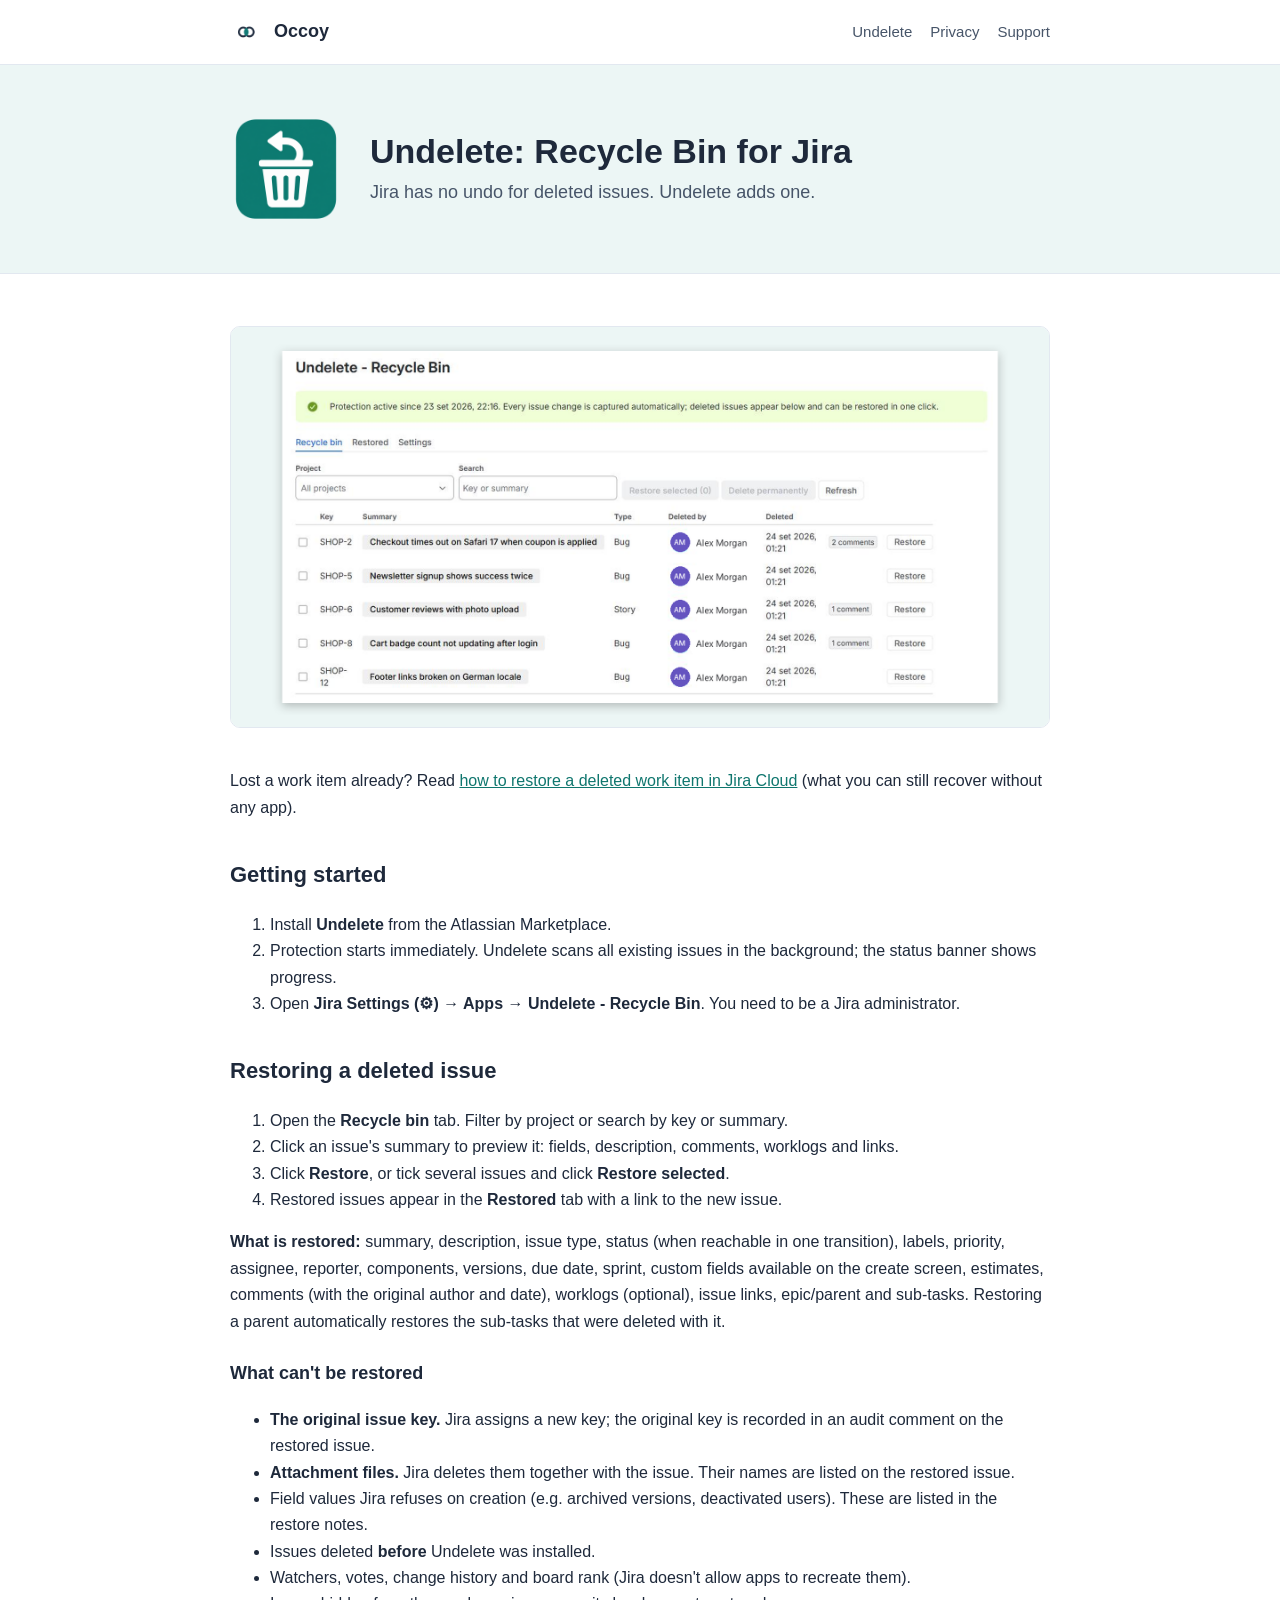
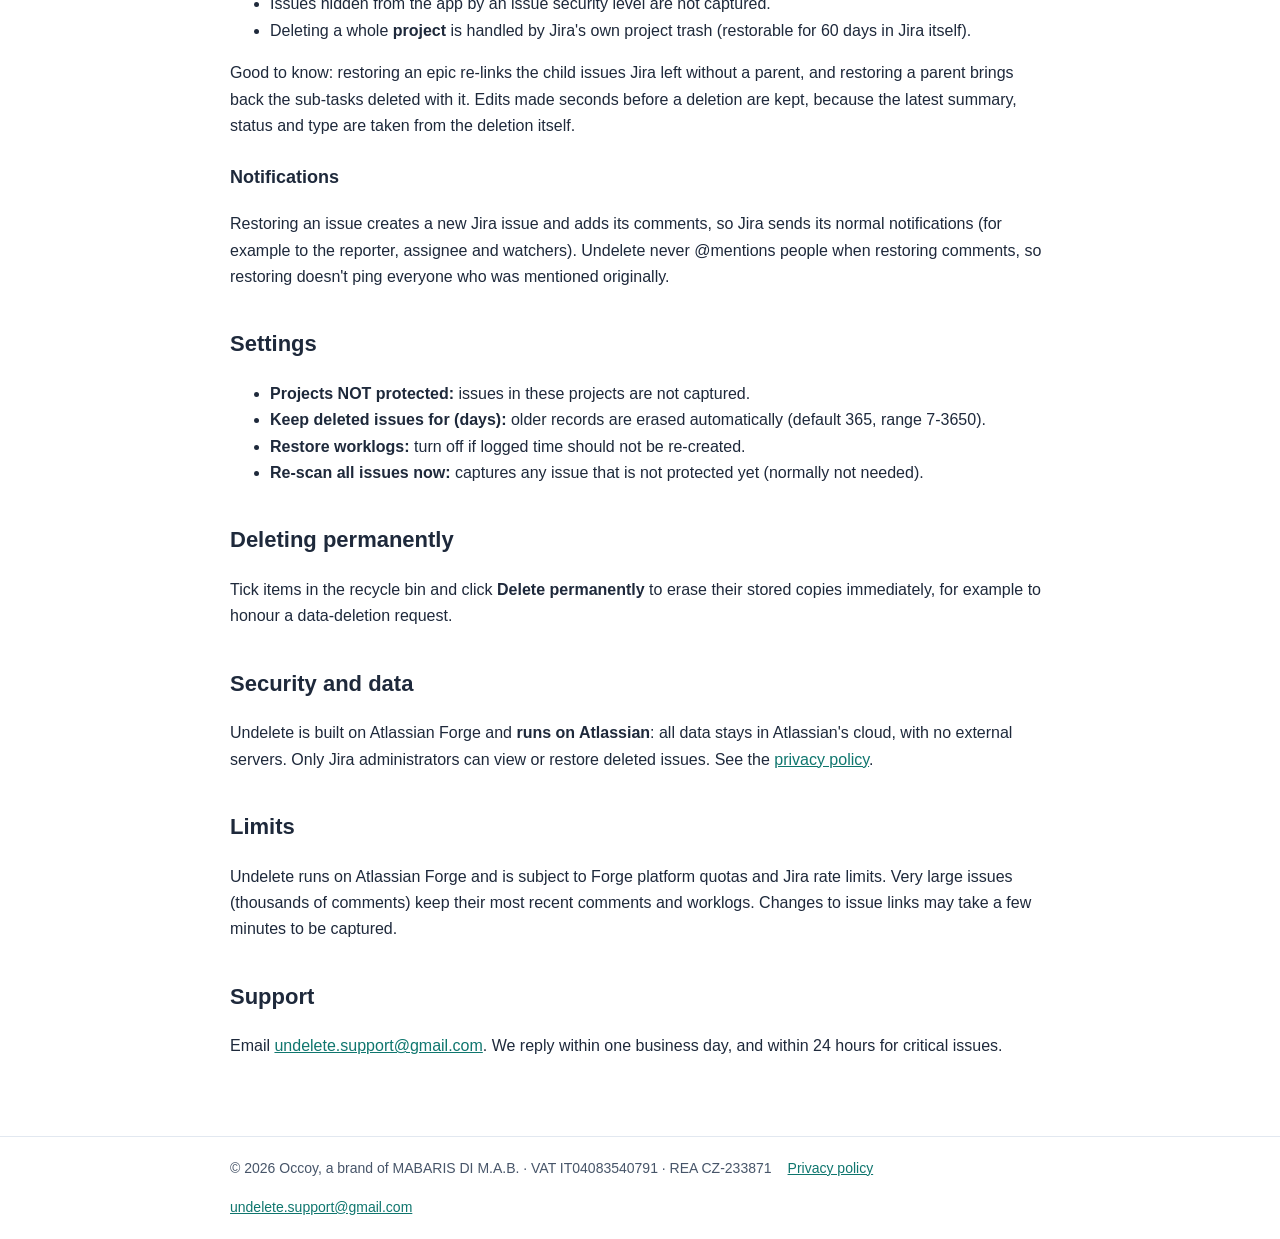
==== undelete/index.html @ 4be9c7b2 "Show the REA number (CZ-233871) next to the VAT number in the footer and privacy policy Co-Authored-" ====
<!doctype html>
<html lang="en"><head><meta charset="utf-8"><meta name="viewport" content="width=device-width,initial-scale=1">
<title>Undelete: Recycle Bin for Jira - Documentation</title><link rel="stylesheet" href="../style.css"><link rel="icon" href="../logo-occoy-512.png"></head>
<body>
<header><div class="wrap bar"><img src="../logo-occoy-512.png" alt=""><b>Occoy</b>
<nav><a href="../undelete/">Undelete</a><a href="../undelete/privacy.html">Privacy</a><a href="mailto:undelete.support@gmail.com">Support</a></nav></div></header>
<section class="hero"><div class="wrap"><img src="../logo-undelete-512.png" alt=""><div><h1>Undelete: Recycle Bin for Jira</h1><p>Jira has no undo for deleted issues. Undelete adds one.</p></div></div></section>
<main><div class="wrap">
<img class="shot" src="screenshot.png" alt="Undelete recycle bin in Jira">
<p>Lost a work item already? Read <a href="restore-deleted-work-item.html">how to restore a deleted work item in Jira Cloud</a> (what you can still recover without any app).</p>
<h2>Getting started</h2>
<ol><li>Install <b>Undelete</b> from the Atlassian Marketplace.</li>
<li>Protection starts immediately. Undelete scans all existing issues in the background; the status banner shows progress.</li>
<li>Open <b>Jira Settings (&#9881;) &rarr; Apps &rarr; Undelete - Recycle Bin</b>. You need to be a Jira administrator.</li></ol>
<h2>Restoring a deleted issue</h2>
<ol><li>Open the <b>Recycle bin</b> tab. Filter by project or search by key or summary.</li>
<li>Click an issue's summary to preview it: fields, description, comments, worklogs and links.</li>
<li>Click <b>Restore</b>, or tick several issues and click <b>Restore selected</b>.</li>
<li>Restored issues appear in the <b>Restored</b> tab with a link to the new issue.</li></ol>
<p><b>What is restored:</b> summary, description, issue type, status (when reachable in one transition), labels, priority, assignee, reporter, components, versions, due date, sprint, custom fields available on the create screen, estimates, comments (with the original author and date), worklogs (optional), issue links, epic/parent and sub-tasks. Restoring a parent automatically restores the sub-tasks that were deleted with it.</p>
<h3>What can't be restored</h3>
<ul><li><b>The original issue key.</b> Jira assigns a new key; the original key is recorded in an audit comment on the restored issue.</li>
<li><b>Attachment files.</b> Jira deletes them together with the issue. Their names are listed on the restored issue.</li>
<li>Field values Jira refuses on creation (e.g. archived versions, deactivated users). These are listed in the restore notes.</li>
<li>Issues deleted <b>before</b> Undelete was installed.</li>
<li>Watchers, votes, change history and board rank (Jira doesn't allow apps to recreate them).</li>
<li>Issues hidden from the app by an issue security level are not captured.</li>
<li>Deleting a whole <b>project</b> is handled by Jira's own project trash (restorable for 60 days in Jira itself).</li></ul>
<p>Good to know: restoring an epic re-links the child issues Jira left without a parent, and restoring a parent brings back the sub-tasks deleted with it. Edits made seconds before a deletion are kept, because the latest summary, status and type are taken from the deletion itself.</p>
<h3>Notifications</h3>
<p>Restoring an issue creates a new Jira issue and adds its comments, so Jira sends its normal notifications (for example to the reporter, assignee and watchers). Undelete never @mentions people when restoring comments, so restoring doesn't ping everyone who was mentioned originally.</p>
<h2>Settings</h2>
<ul><li><b>Projects NOT protected:</b> issues in these projects are not captured.</li>
<li><b>Keep deleted issues for (days):</b> older records are erased automatically (default 365, range 7-3650).</li>
<li><b>Restore worklogs:</b> turn off if logged time should not be re-created.</li>
<li><b>Re-scan all issues now:</b> captures any issue that is not protected yet (normally not needed).</li></ul>
<h2>Deleting permanently</h2>
<p>Tick items in the recycle bin and click <b>Delete permanently</b> to erase their stored copies immediately, for example to honour a data-deletion request.</p>
<h2>Security and data</h2>
<p>Undelete is built on Atlassian Forge and <b>runs on Atlassian</b>: all data stays in Atlassian's cloud, with no external servers. Only Jira administrators can view or restore deleted issues. See the <a href="privacy.html">privacy policy</a>.</p>
<h2>Limits</h2>
<p>Undelete runs on Atlassian Forge and is subject to Forge platform quotas and Jira rate limits. Very large issues (thousands of comments) keep their most recent comments and worklogs. Changes to issue links may take a few minutes to be captured.</p>
<h2>Support</h2>
<p>Email <a href="mailto:undelete.support@gmail.com">undelete.support@gmail.com</a>. We reply within one business day, and within 24 hours for critical issues.</p>
</div></main>
<footer><div class="wrap"><span>&copy; 2026 Occoy, a brand of MABARIS DI M.A.B. &middot; VAT IT04083540791 &middot; REA CZ-233871</span><a href="../undelete/privacy.html">Privacy policy</a><a href="mailto:undelete.support@gmail.com">undelete.support@gmail.com</a></div></footer>
</body></html>
---- style.css ----
:root {
  --ink: #1e293b;
  --muted: #475569;
  --line: #e2e8f0;
  --bg: #ffffff;
  --soft: #ecf6f5;
  --brand: #0f766e;
  --brand-ink: #ffffff;
}
@media (prefers-color-scheme: dark) {
  :root { --ink: #e2e8f0; --muted: #94a3b8; --line: #334155; --bg: #0f172a; --soft: #13232a; --brand: #2dd4bf; --brand-ink: #0f172a; }
}
* { box-sizing: border-box; }
body { margin: 0; font: 16px/1.65 -apple-system, "Segoe UI", Roboto, Helvetica, Arial, sans-serif; color: var(--ink); background: var(--bg); }
a { color: var(--brand); }
header { border-bottom: 1px solid var(--line); }
.wrap { max-width: 860px; margin: 0 auto; padding: 0 20px; }
.bar { display: flex; align-items: center; gap: 12px; height: 64px; }
.bar img { width: 32px; height: 32px; }
.bar b { font-size: 18px; }
.bar nav { margin-left: auto; display: flex; gap: 18px; font-size: 15px; }
.bar nav a { color: var(--muted); text-decoration: none; }
.bar nav a:hover { color: var(--ink); }
.hero { background: var(--soft); padding: 48px 0; border-bottom: 1px solid var(--line); }
.hero .wrap { display: flex; gap: 28px; align-items: center; }
.hero img { width: 112px; height: 112px; flex: none; }
.hero h1 { margin: 0 0 6px; font-size: 34px; line-height: 1.2; }
.hero p { margin: 0; color: var(--muted); font-size: 18px; }
main { padding: 36px 0 60px; }
h2 { margin-top: 36px; font-size: 22px; }
h3 { margin-top: 24px; font-size: 18px; }
.shot { width: 100%; border: 1px solid var(--line); border-radius: 10px; margin: 16px 0; }
.btn { display: inline-block; background: var(--brand); color: var(--brand-ink); padding: 10px 18px; border-radius: 8px; text-decoration: none; font-weight: 600; margin-top: 16px; }
.card { border: 1px solid var(--line); border-radius: 10px; padding: 18px 20px; margin: 16px 0; display: flex; gap: 16px; align-items: center; }
.card img { width: 56px; height: 56px; }
.card p { margin: 2px 0 0; color: var(--muted); }
footer { border-top: 1px solid var(--line); color: var(--muted); font-size: 14px; padding: 20px 0; }
footer .wrap { display: flex; flex-wrap: wrap; gap: 16px; }
@media (max-width: 600px) {
  .hero .wrap { flex-direction: column; align-items: flex-start; }
  .hero img { width: 80px; height: 80px; }
  .hero h1 { font-size: 28px; }
  .bar nav { gap: 12px; }
}

/* Keep the dark logo mark visible on dark backgrounds. */
.bar img { background: #ffffff; border-radius: 50%; padding: 3px; }
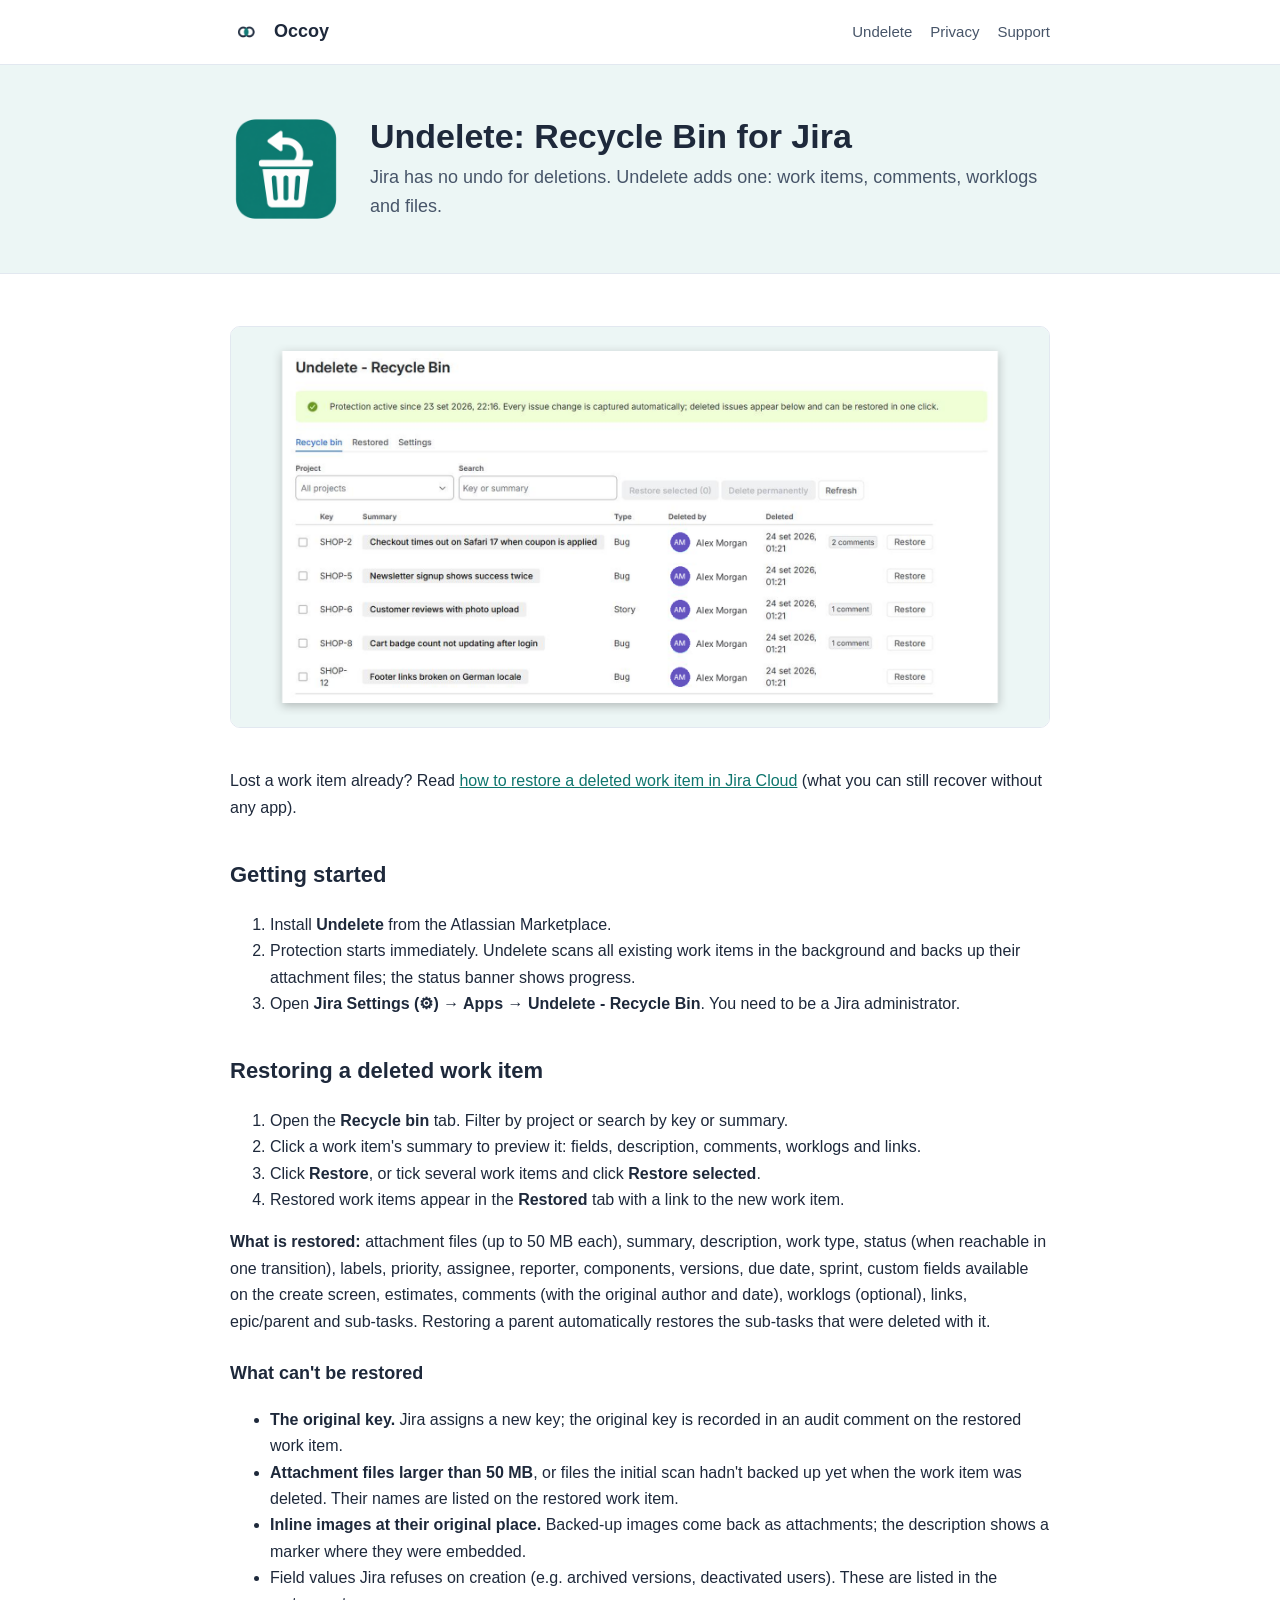
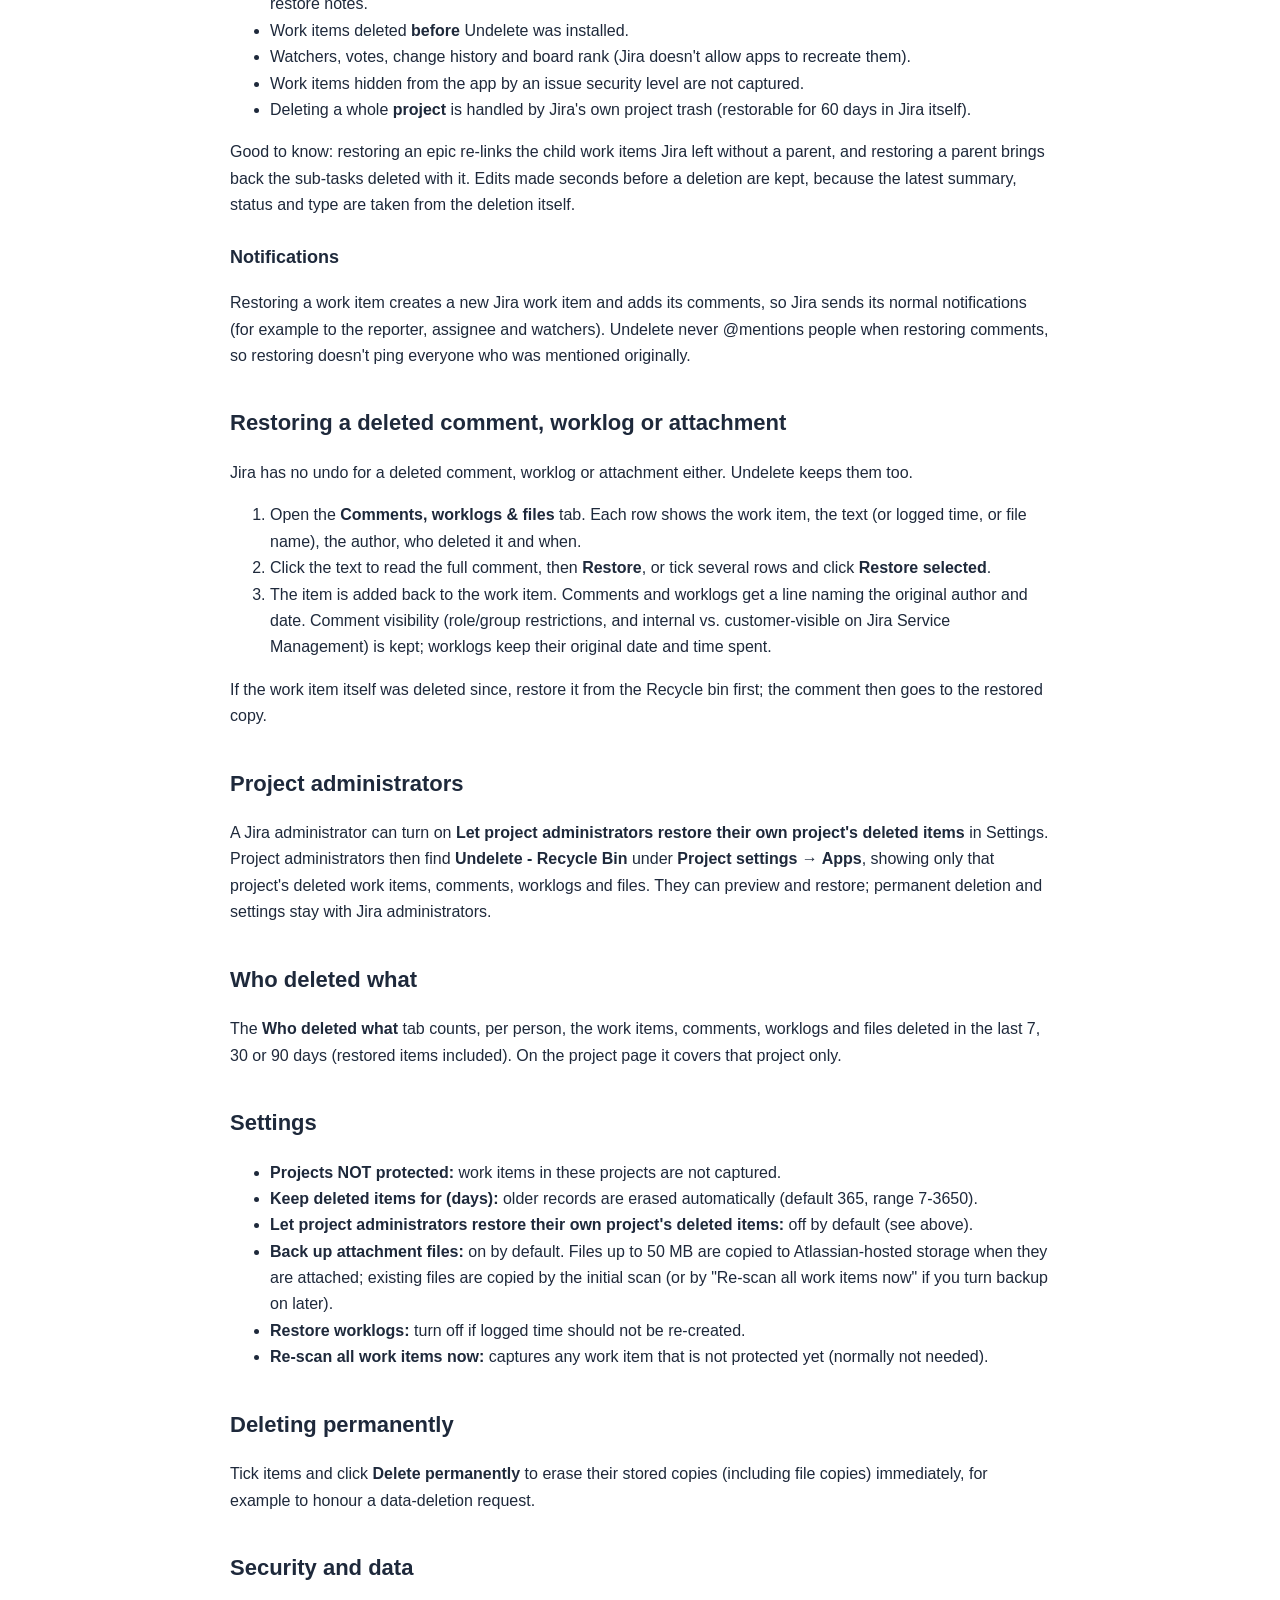
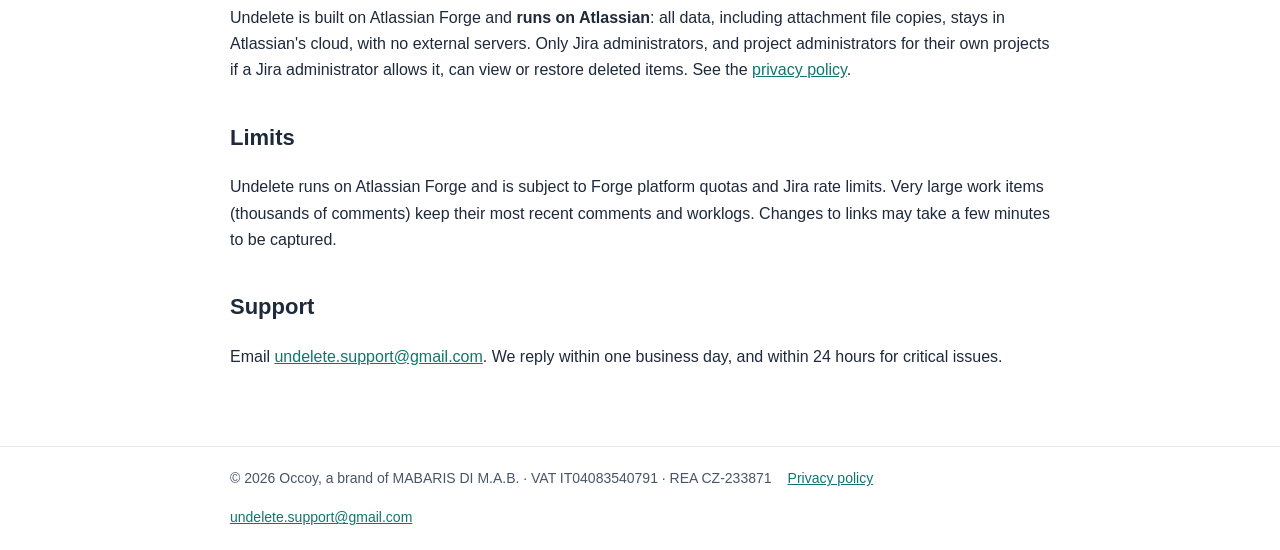
==== commit fbfdb07c: "Docs and privacy policy for the new Undelete release Attachment file backup (Forge Object Store), re" ====
--- a/undelete/index.html
+++ b/undelete/index.html
@@ -4,42 +4,55 @@
 <body>
 <header><div class="wrap bar"><img src="../logo-occoy-512.png" alt=""><b>Occoy</b>
 <nav><a href="../undelete/">Undelete</a><a href="../undelete/privacy.html">Privacy</a><a href="mailto:undelete.support@gmail.com">Support</a></nav></div></header>
-<section class="hero"><div class="wrap"><img src="../logo-undelete-512.png" alt=""><div><h1>Undelete: Recycle Bin for Jira</h1><p>Jira has no undo for deleted issues. Undelete adds one.</p></div></div></section>
+<section class="hero"><div class="wrap"><img src="../logo-undelete-512.png" alt=""><div><h1>Undelete: Recycle Bin for Jira</h1><p>Jira has no undo for deletions. Undelete adds one: work items, comments, worklogs and files.</p></div></div></section>
 <main><div class="wrap">
 <img class="shot" src="screenshot.png" alt="Undelete recycle bin in Jira">
 <p>Lost a work item already? Read <a href="restore-deleted-work-item.html">how to restore a deleted work item in Jira Cloud</a> (what you can still recover without any app).</p>
 <h2>Getting started</h2>
 <ol><li>Install <b>Undelete</b> from the Atlassian Marketplace.</li>
-<li>Protection starts immediately. Undelete scans all existing issues in the background; the status banner shows progress.</li>
+<li>Protection starts immediately. Undelete scans all existing work items in the background and backs up their attachment files; the status banner shows progress.</li>
 <li>Open <b>Jira Settings (&#9881;) &rarr; Apps &rarr; Undelete - Recycle Bin</b>. You need to be a Jira administrator.</li></ol>
-<h2>Restoring a deleted issue</h2>
+<h2>Restoring a deleted work item</h2>
 <ol><li>Open the <b>Recycle bin</b> tab. Filter by project or search by key or summary.</li>
-<li>Click an issue's summary to preview it: fields, description, comments, worklogs and links.</li>
-<li>Click <b>Restore</b>, or tick several issues and click <b>Restore selected</b>.</li>
-<li>Restored issues appear in the <b>Restored</b> tab with a link to the new issue.</li></ol>
-<p><b>What is restored:</b> summary, description, issue type, status (when reachable in one transition), labels, priority, assignee, reporter, components, versions, due date, sprint, custom fields available on the create screen, estimates, comments (with the original author and date), worklogs (optional), issue links, epic/parent and sub-tasks. Restoring a parent automatically restores the sub-tasks that were deleted with it.</p>
+<li>Click a work item's summary to preview it: fields, description, comments, worklogs and links.</li>
+<li>Click <b>Restore</b>, or tick several work items and click <b>Restore selected</b>.</li>
+<li>Restored work items appear in the <b>Restored</b> tab with a link to the new work item.</li></ol>
+<p><b>What is restored:</b> attachment files (up to 50 MB each), summary, description, work type, status (when reachable in one transition), labels, priority, assignee, reporter, components, versions, due date, sprint, custom fields available on the create screen, estimates, comments (with the original author and date), worklogs (optional), links, epic/parent and sub-tasks. Restoring a parent automatically restores the sub-tasks that were deleted with it.</p>
 <h3>What can't be restored</h3>
-<ul><li><b>The original issue key.</b> Jira assigns a new key; the original key is recorded in an audit comment on the restored issue.</li>
-<li><b>Attachment files.</b> Jira deletes them together with the issue. Their names are listed on the restored issue.</li>
+<ul><li><b>The original key.</b> Jira assigns a new key; the original key is recorded in an audit comment on the restored work item.</li>
+<li><b>Attachment files larger than 50 MB</b>, or files the initial scan hadn't backed up yet when the work item was deleted. Their names are listed on the restored work item.</li>
+<li><b>Inline images at their original place.</b> Backed-up images come back as attachments; the description shows a marker where they were embedded.</li>
 <li>Field values Jira refuses on creation (e.g. archived versions, deactivated users). These are listed in the restore notes.</li>
-<li>Issues deleted <b>before</b> Undelete was installed.</li>
+<li>Work items deleted <b>before</b> Undelete was installed.</li>
 <li>Watchers, votes, change history and board rank (Jira doesn't allow apps to recreate them).</li>
-<li>Issues hidden from the app by an issue security level are not captured.</li>
+<li>Work items hidden from the app by an issue security level are not captured.</li>
 <li>Deleting a whole <b>project</b> is handled by Jira's own project trash (restorable for 60 days in Jira itself).</li></ul>
-<p>Good to know: restoring an epic re-links the child issues Jira left without a parent, and restoring a parent brings back the sub-tasks deleted with it. Edits made seconds before a deletion are kept, because the latest summary, status and type are taken from the deletion itself.</p>
+<p>Good to know: restoring an epic re-links the child work items Jira left without a parent, and restoring a parent brings back the sub-tasks deleted with it. Edits made seconds before a deletion are kept, because the latest summary, status and type are taken from the deletion itself.</p>
 <h3>Notifications</h3>
-<p>Restoring an issue creates a new Jira issue and adds its comments, so Jira sends its normal notifications (for example to the reporter, assignee and watchers). Undelete never @mentions people when restoring comments, so restoring doesn't ping everyone who was mentioned originally.</p>
+<p>Restoring a work item creates a new Jira work item and adds its comments, so Jira sends its normal notifications (for example to the reporter, assignee and watchers). Undelete never @mentions people when restoring comments, so restoring doesn't ping everyone who was mentioned originally.</p>
+<h2>Restoring a deleted comment, worklog or attachment</h2>
+<p>Jira has no undo for a deleted comment, worklog or attachment either. Undelete keeps them too.</p>
+<ol><li>Open the <b>Comments, worklogs &amp; files</b> tab. Each row shows the work item, the text (or logged time, or file name), the author, who deleted it and when.</li>
+<li>Click the text to read the full comment, then <b>Restore</b>, or tick several rows and click <b>Restore selected</b>.</li>
+<li>The item is added back to the work item. Comments and worklogs get a line naming the original author and date. Comment visibility (role/group restrictions, and internal vs. customer-visible on Jira Service Management) is kept; worklogs keep their original date and time spent.</li></ol>
+<p>If the work item itself was deleted since, restore it from the Recycle bin first; the comment then goes to the restored copy.</p>
+<h2>Project administrators</h2>
+<p>A Jira administrator can turn on <b>Let project administrators restore their own project's deleted items</b> in Settings. Project administrators then find <b>Undelete - Recycle Bin</b> under <b>Project settings &rarr; Apps</b>, showing only that project's deleted work items, comments, worklogs and files. They can preview and restore; permanent deletion and settings stay with Jira administrators.</p>
+<h2>Who deleted what</h2>
+<p>The <b>Who deleted what</b> tab counts, per person, the work items, comments, worklogs and files deleted in the last 7, 30 or 90 days (restored items included). On the project page it covers that project only.</p>
 <h2>Settings</h2>
-<ul><li><b>Projects NOT protected:</b> issues in these projects are not captured.</li>
-<li><b>Keep deleted issues for (days):</b> older records are erased automatically (default 365, range 7-3650).</li>
+<ul><li><b>Projects NOT protected:</b> work items in these projects are not captured.</li>
+<li><b>Keep deleted items for (days):</b> older records are erased automatically (default 365, range 7-3650).</li>
+<li><b>Let project administrators restore their own project's deleted items:</b> off by default (see above).</li>
+<li><b>Back up attachment files:</b> on by default. Files up to 50 MB are copied to Atlassian-hosted storage when they are attached; existing files are copied by the initial scan (or by "Re-scan all work items now" if you turn backup on later).</li>
 <li><b>Restore worklogs:</b> turn off if logged time should not be re-created.</li>
-<li><b>Re-scan all issues now:</b> captures any issue that is not protected yet (normally not needed).</li></ul>
+<li><b>Re-scan all work items now:</b> captures any work item that is not protected yet (normally not needed).</li></ul>
 <h2>Deleting permanently</h2>
-<p>Tick items in the recycle bin and click <b>Delete permanently</b> to erase their stored copies immediately, for example to honour a data-deletion request.</p>
+<p>Tick items and click <b>Delete permanently</b> to erase their stored copies (including file copies) immediately, for example to honour a data-deletion request.</p>
 <h2>Security and data</h2>
-<p>Undelete is built on Atlassian Forge and <b>runs on Atlassian</b>: all data stays in Atlassian's cloud, with no external servers. Only Jira administrators can view or restore deleted issues. See the <a href="privacy.html">privacy policy</a>.</p>
+<p>Undelete is built on Atlassian Forge and <b>runs on Atlassian</b>: all data, including attachment file copies, stays in Atlassian's cloud, with no external servers. Only Jira administrators, and project administrators for their own projects if a Jira administrator allows it, can view or restore deleted items. See the <a href="privacy.html">privacy policy</a>.</p>
 <h2>Limits</h2>
-<p>Undelete runs on Atlassian Forge and is subject to Forge platform quotas and Jira rate limits. Very large issues (thousands of comments) keep their most recent comments and worklogs. Changes to issue links may take a few minutes to be captured.</p>
+<p>Undelete runs on Atlassian Forge and is subject to Forge platform quotas and Jira rate limits. Very large work items (thousands of comments) keep their most recent comments and worklogs. Changes to links may take a few minutes to be captured.</p>
 <h2>Support</h2>
 <p>Email <a href="mailto:undelete.support@gmail.com">undelete.support@gmail.com</a>. We reply within one business day, and within 24 hours for critical issues.</p>
 </div></main>
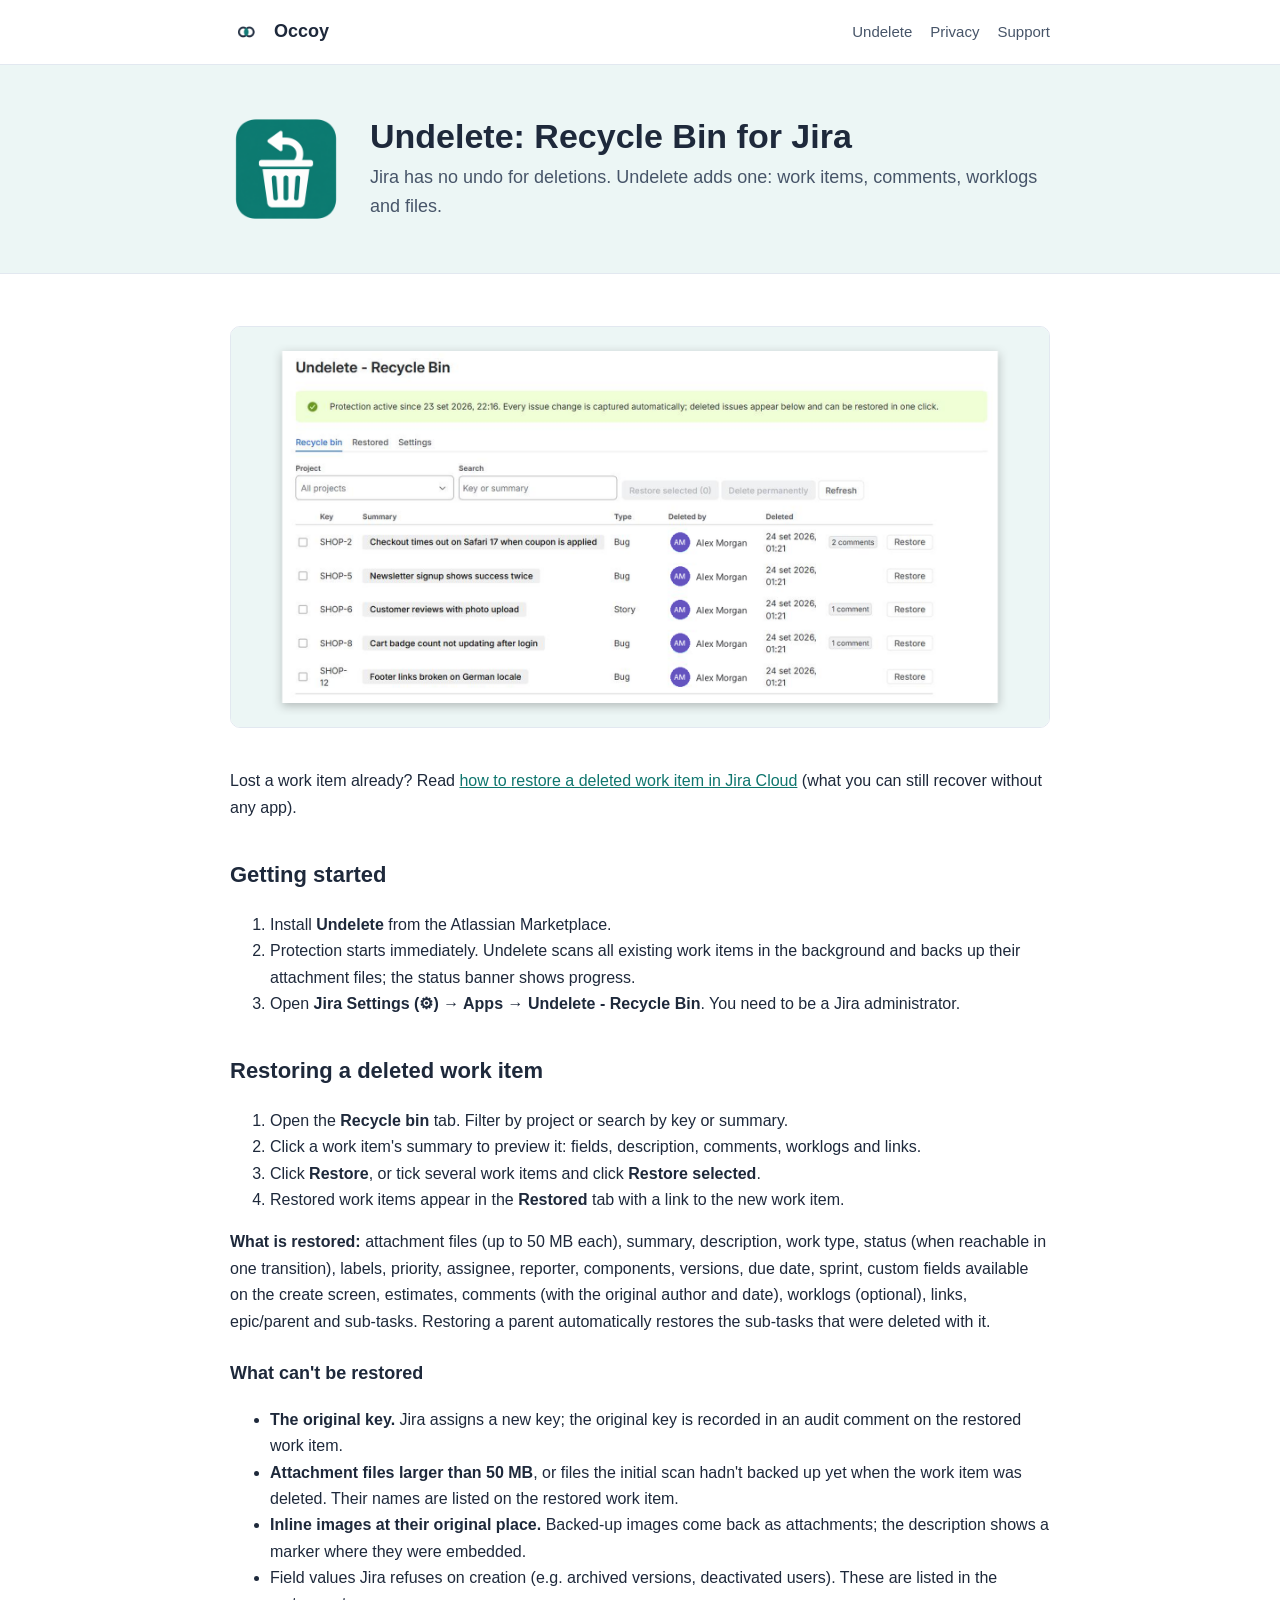
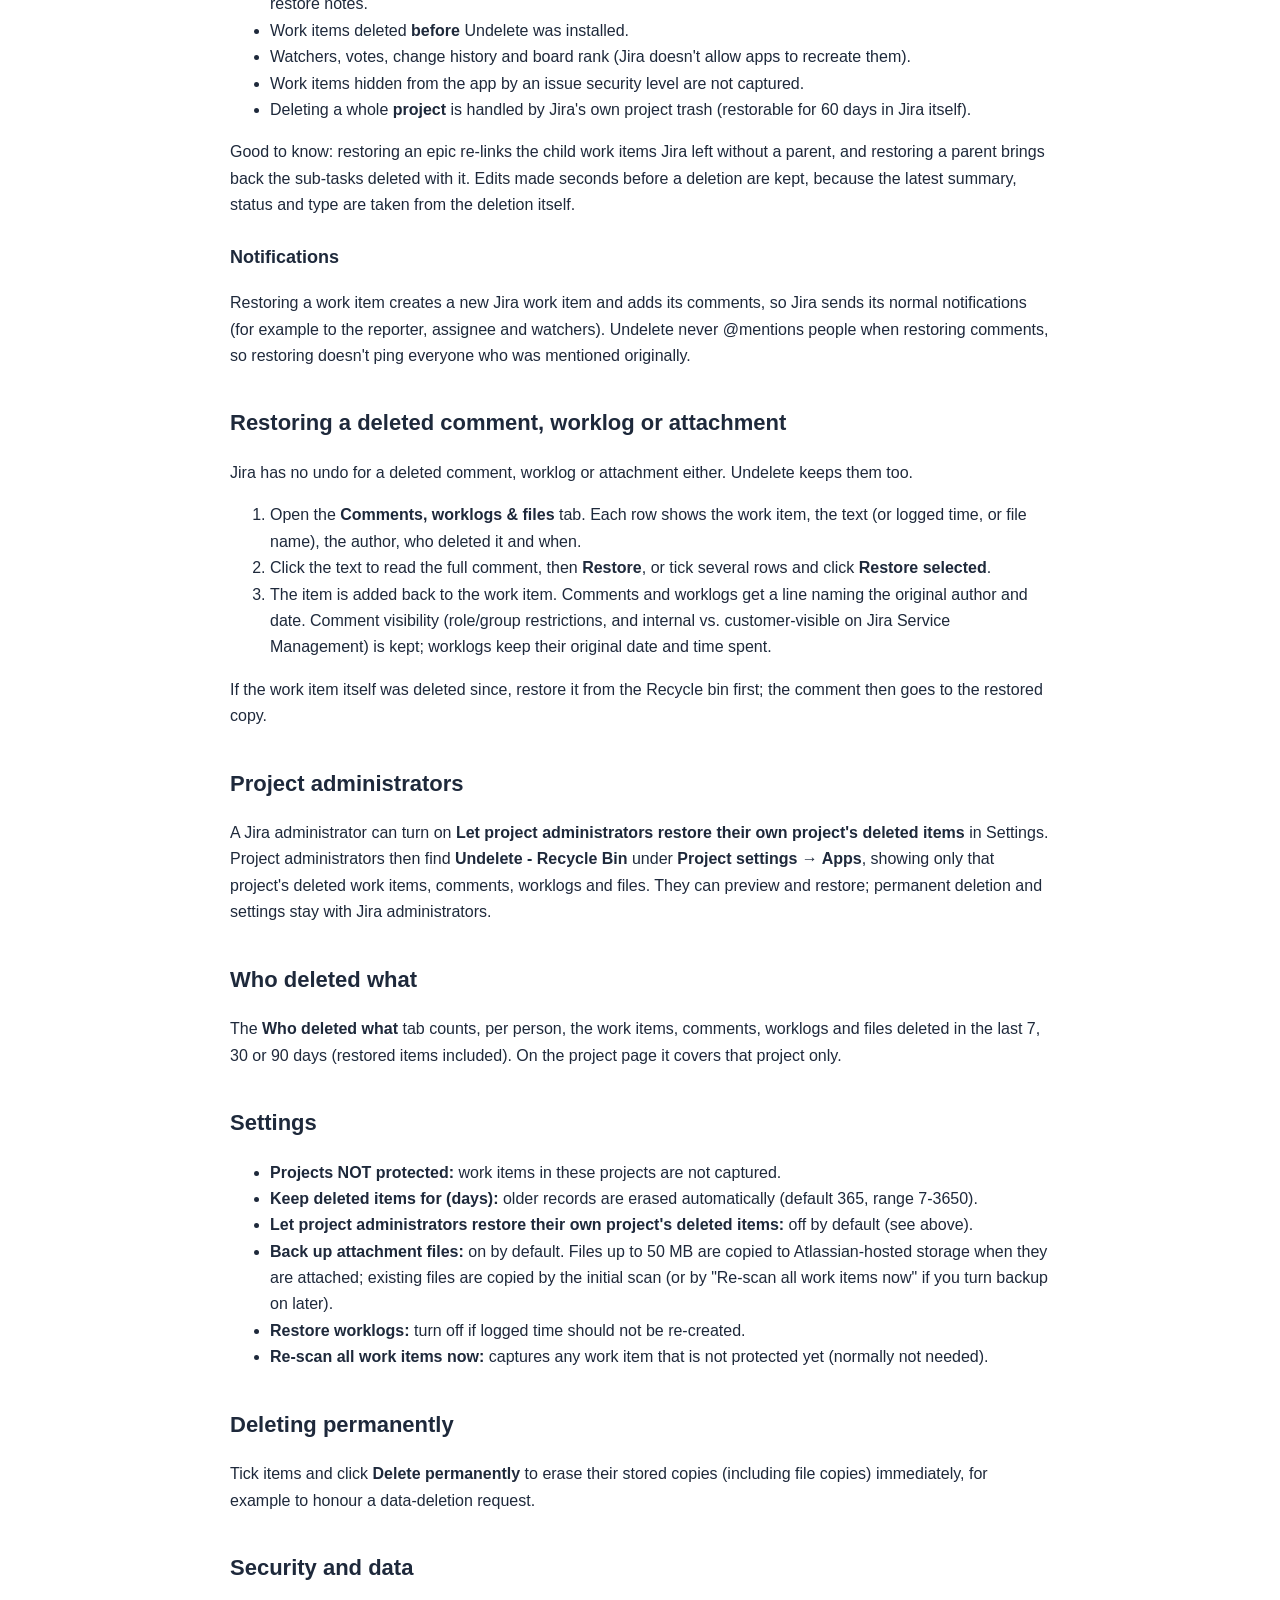
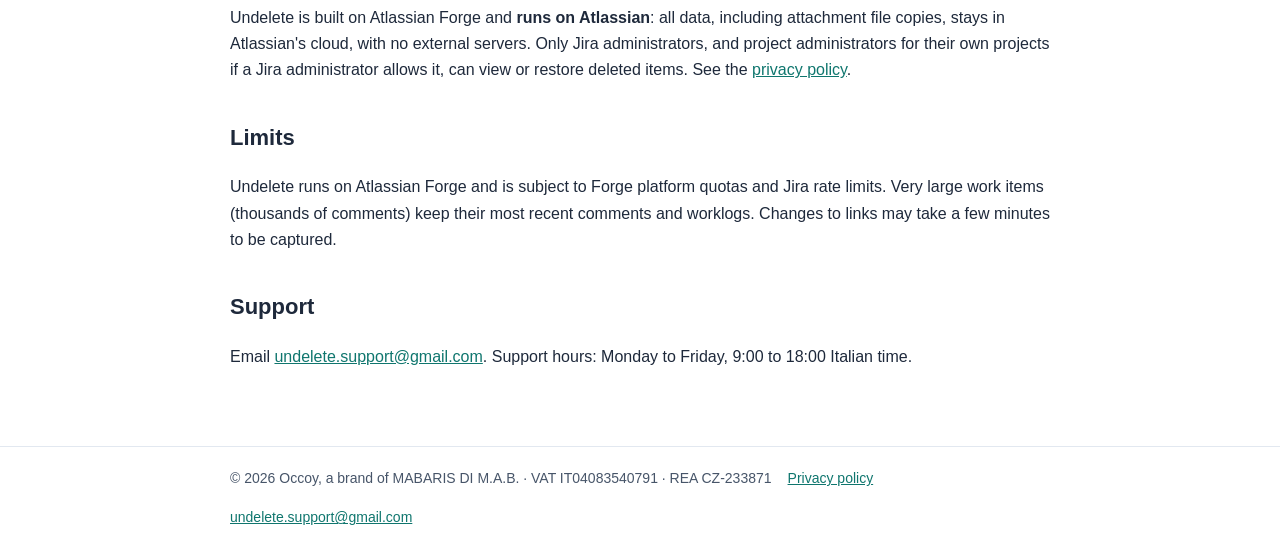
==== commit 64afaf1e: "Show support hours instead of a reply-time promise on the Undelete page Co-Authored-By: Claude Opus " ====
--- a/undelete/index.html
+++ b/undelete/index.html
@@ -54,7 +54,7 @@
 <h2>Limits</h2>
 <p>Undelete runs on Atlassian Forge and is subject to Forge platform quotas and Jira rate limits. Very large work items (thousands of comments) keep their most recent comments and worklogs. Changes to links may take a few minutes to be captured.</p>
 <h2>Support</h2>
-<p>Email <a href="mailto:undelete.support@gmail.com">undelete.support@gmail.com</a>. We reply within one business day, and within 24 hours for critical issues.</p>
+<p>Email <a href="mailto:undelete.support@gmail.com">undelete.support@gmail.com</a>. Support hours: Monday to Friday, 9:00 to 18:00 Italian time.</p>
 </div></main>
 <footer><div class="wrap"><span>&copy; 2026 Occoy, a brand of MABARIS DI M.A.B. &middot; VAT IT04083540791 &middot; REA CZ-233871</span><a href="../undelete/privacy.html">Privacy policy</a><a href="mailto:undelete.support@gmail.com">undelete.support@gmail.com</a></div></footer>
 </body></html>
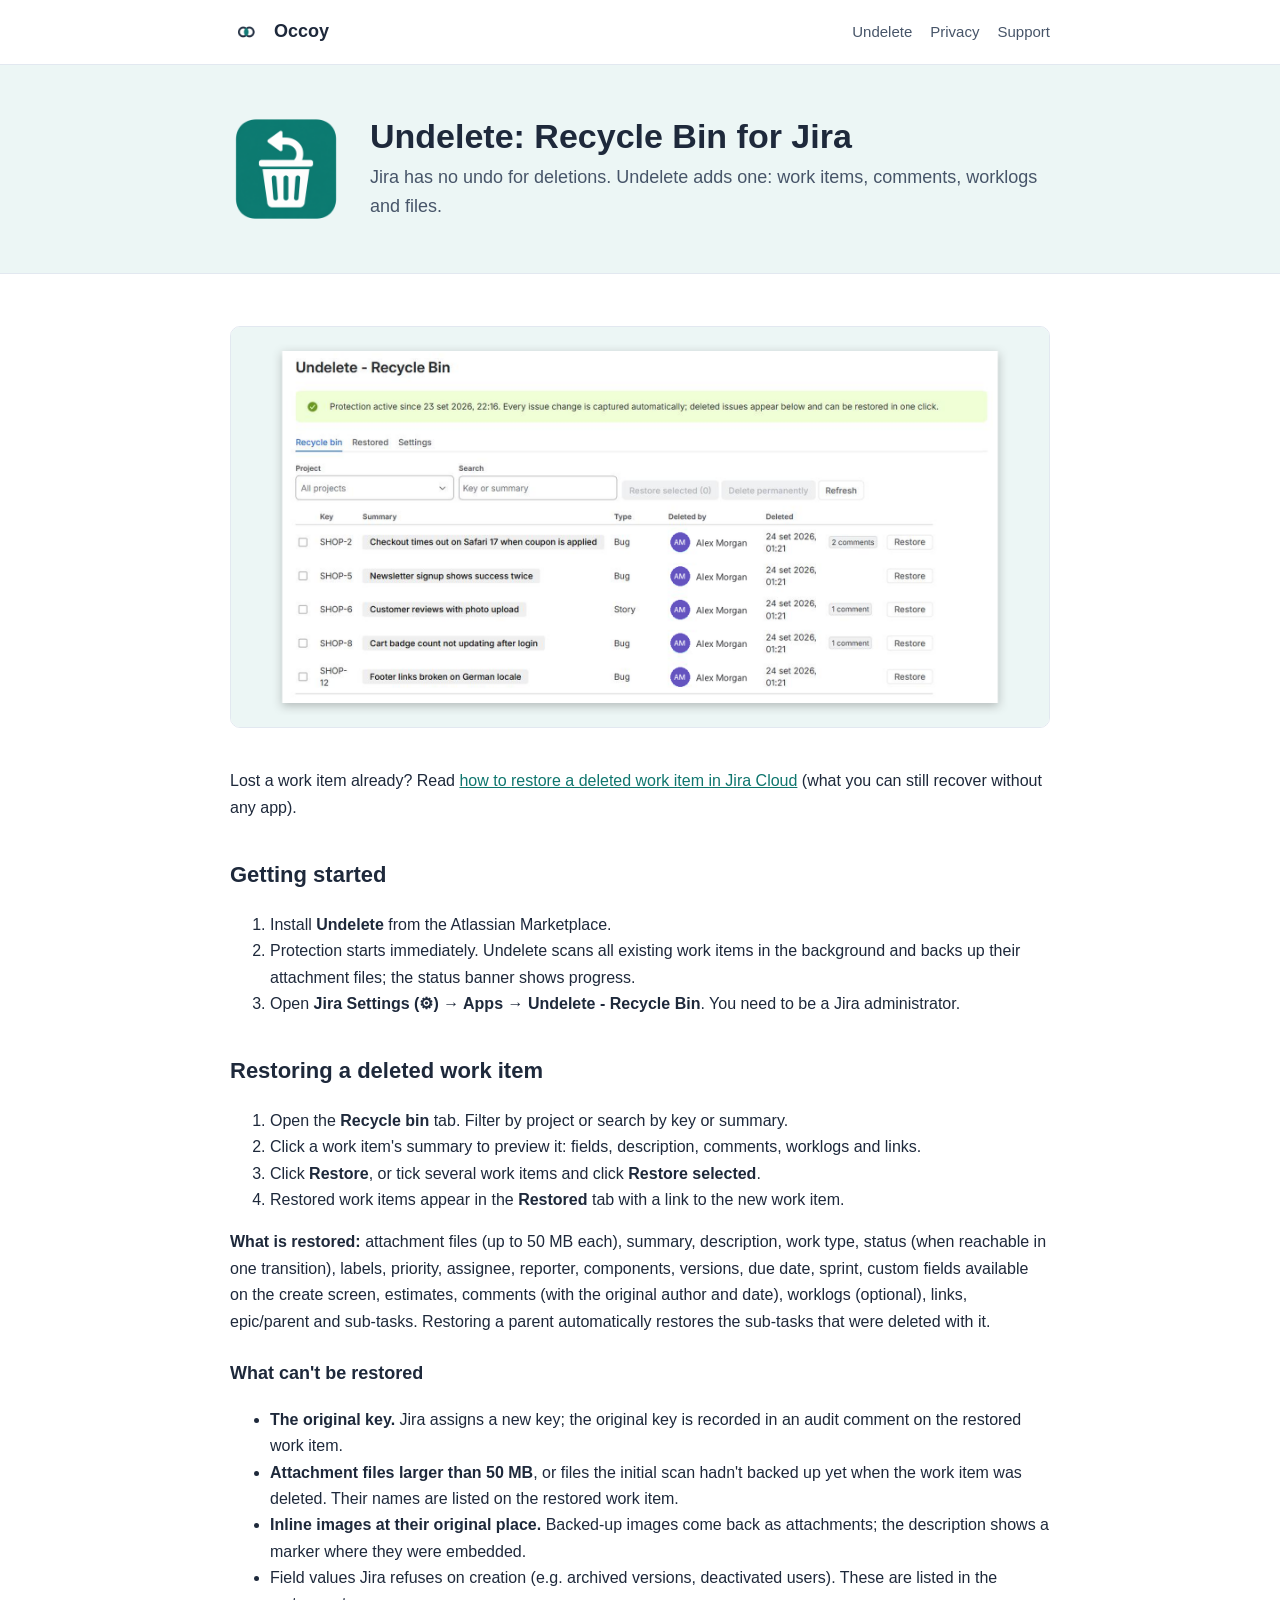
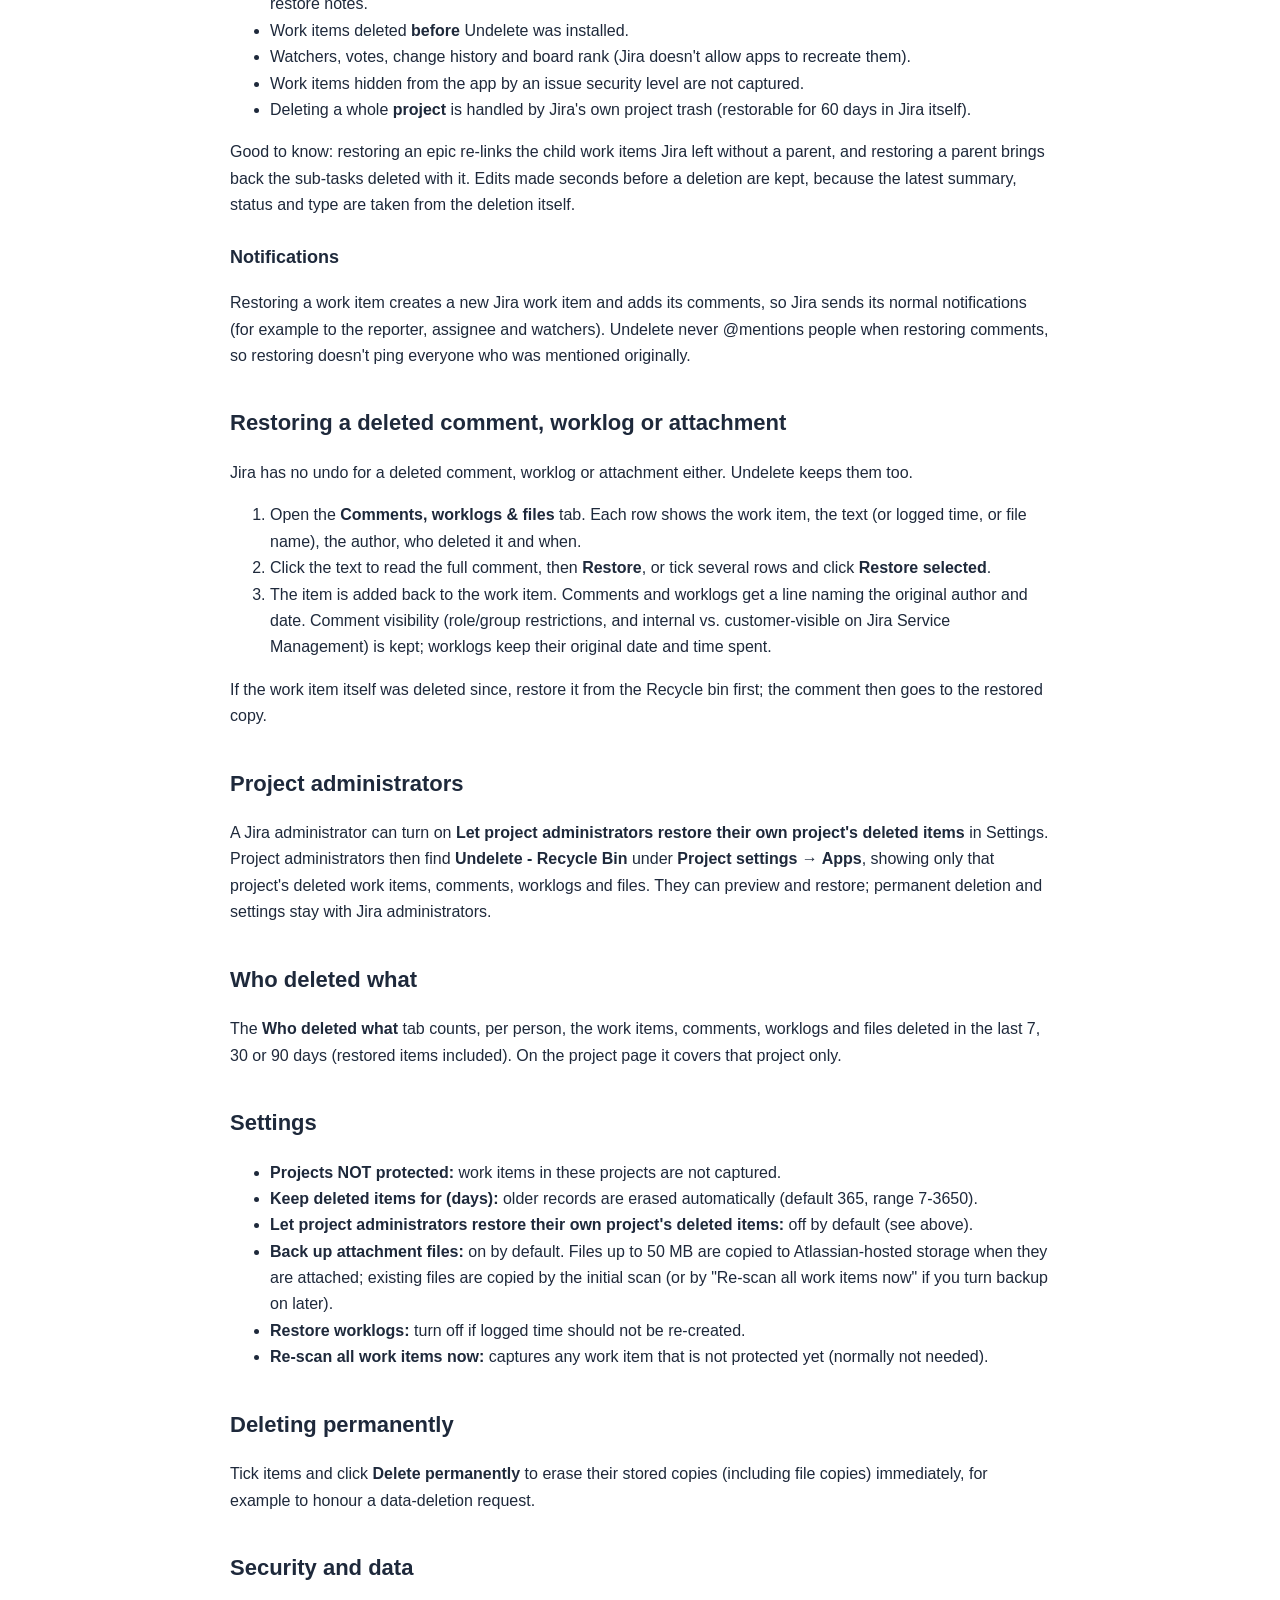
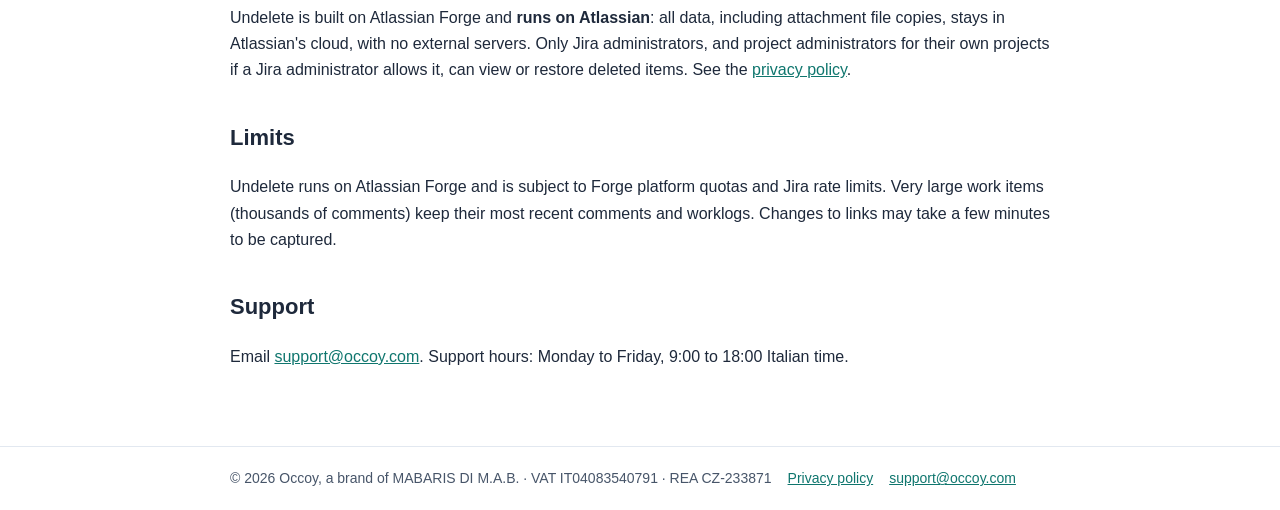
==== commit 5a254f9c: "Use support@occoy.com as the contact address Co-Authored-By: Claude Opus 5.5 <noreply@anthropic.com>" ====
--- a/undelete/index.html
+++ b/undelete/index.html
@@ -3,7 +3,7 @@
 <title>Undelete: Recycle Bin for Jira - Documentation</title><link rel="stylesheet" href="../style.css"><link rel="icon" href="../logo-occoy-512.png"></head>
 <body>
 <header><div class="wrap bar"><img src="../logo-occoy-512.png" alt=""><b>Occoy</b>
-<nav><a href="../undelete/">Undelete</a><a href="../undelete/privacy.html">Privacy</a><a href="mailto:undelete.support@gmail.com">Support</a></nav></div></header>
+<nav><a href="../undelete/">Undelete</a><a href="../undelete/privacy.html">Privacy</a><a href="mailto:support@occoy.com">Support</a></nav></div></header>
 <section class="hero"><div class="wrap"><img src="../logo-undelete-512.png" alt=""><div><h1>Undelete: Recycle Bin for Jira</h1><p>Jira has no undo for deletions. Undelete adds one: work items, comments, worklogs and files.</p></div></div></section>
 <main><div class="wrap">
 <img class="shot" src="screenshot.png" alt="Undelete recycle bin in Jira">
@@ -54,7 +54,7 @@
 <h2>Limits</h2>
 <p>Undelete runs on Atlassian Forge and is subject to Forge platform quotas and Jira rate limits. Very large work items (thousands of comments) keep their most recent comments and worklogs. Changes to links may take a few minutes to be captured.</p>
 <h2>Support</h2>
-<p>Email <a href="mailto:undelete.support@gmail.com">undelete.support@gmail.com</a>. Support hours: Monday to Friday, 9:00 to 18:00 Italian time.</p>
+<p>Email <a href="mailto:support@occoy.com">support@occoy.com</a>. Support hours: Monday to Friday, 9:00 to 18:00 Italian time.</p>
 </div></main>
-<footer><div class="wrap"><span>&copy; 2026 Occoy, a brand of MABARIS DI M.A.B. &middot; VAT IT04083540791 &middot; REA CZ-233871</span><a href="../undelete/privacy.html">Privacy policy</a><a href="mailto:undelete.support@gmail.com">undelete.support@gmail.com</a></div></footer>
+<footer><div class="wrap"><span>&copy; 2026 Occoy, a brand of MABARIS DI M.A.B. &middot; VAT IT04083540791 &middot; REA CZ-233871</span><a href="../undelete/privacy.html">Privacy policy</a><a href="mailto:support@occoy.com">support@occoy.com</a></div></footer>
 </body></html>
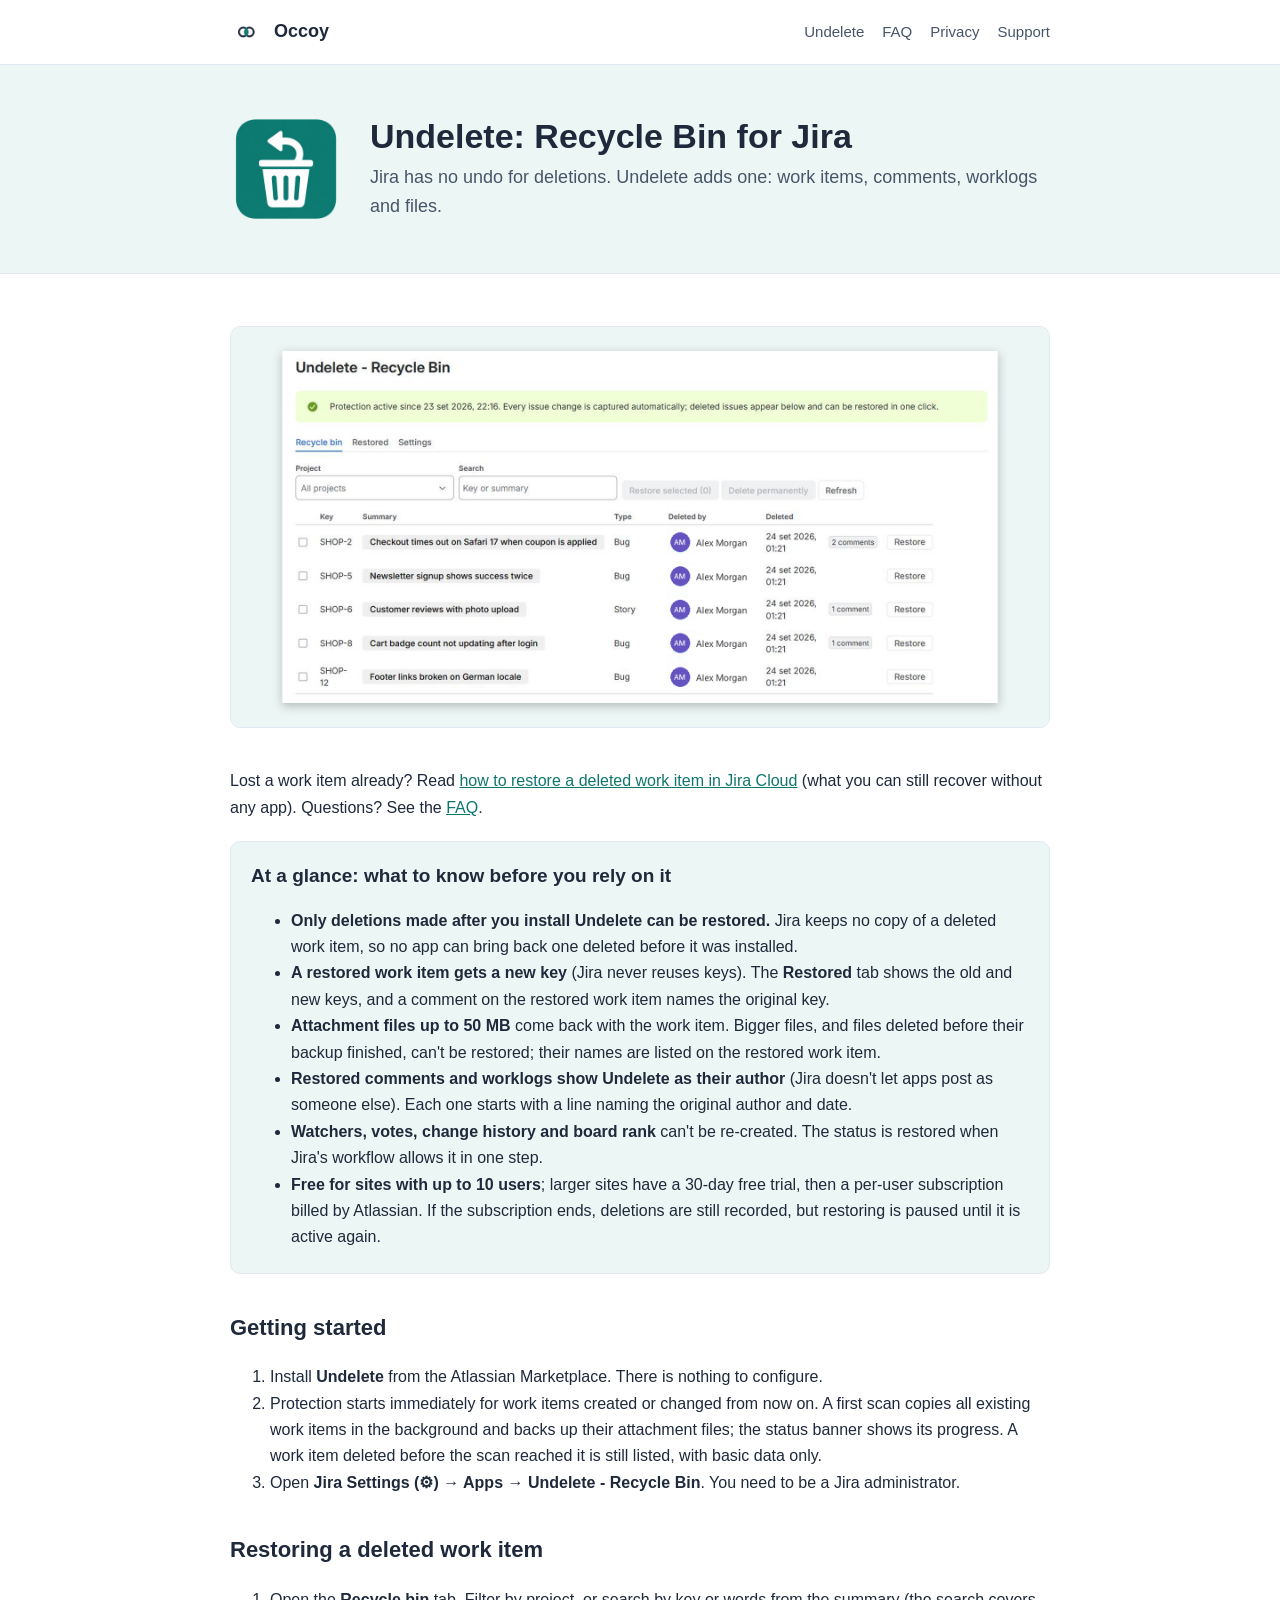
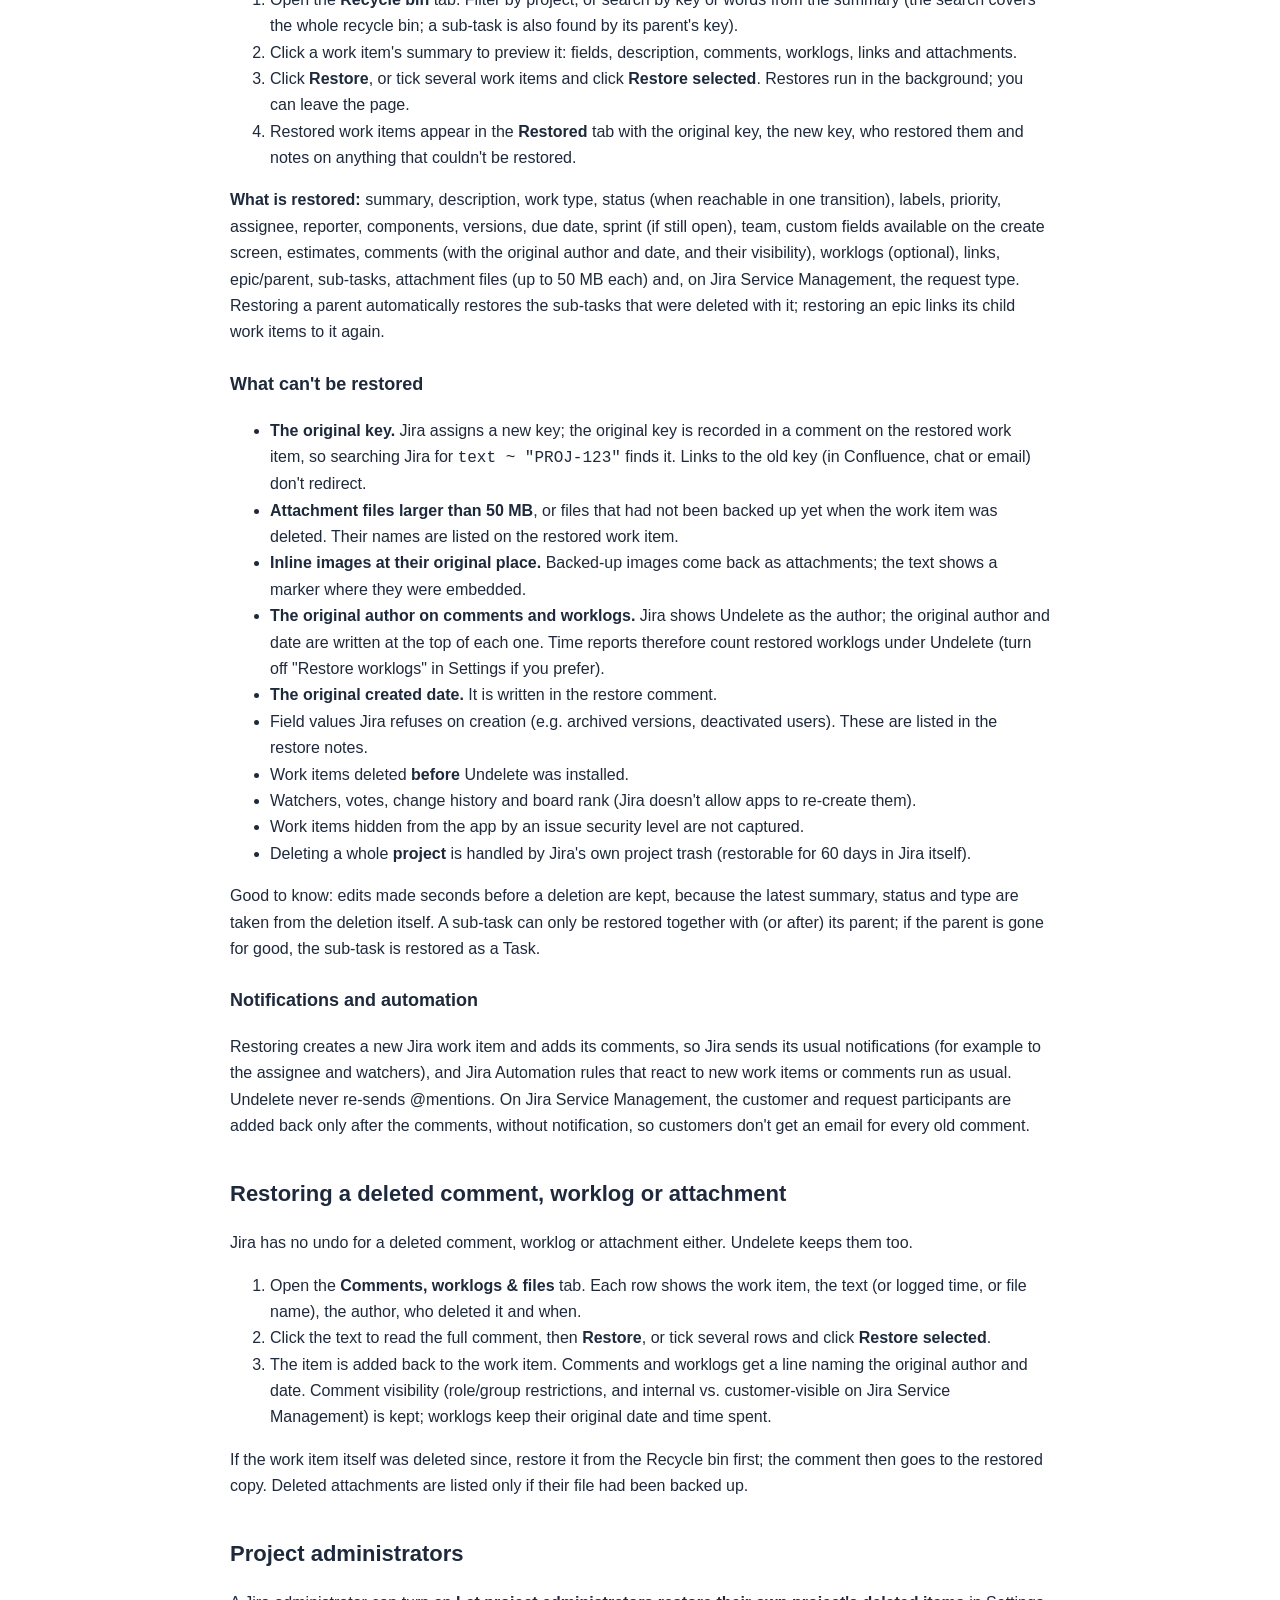
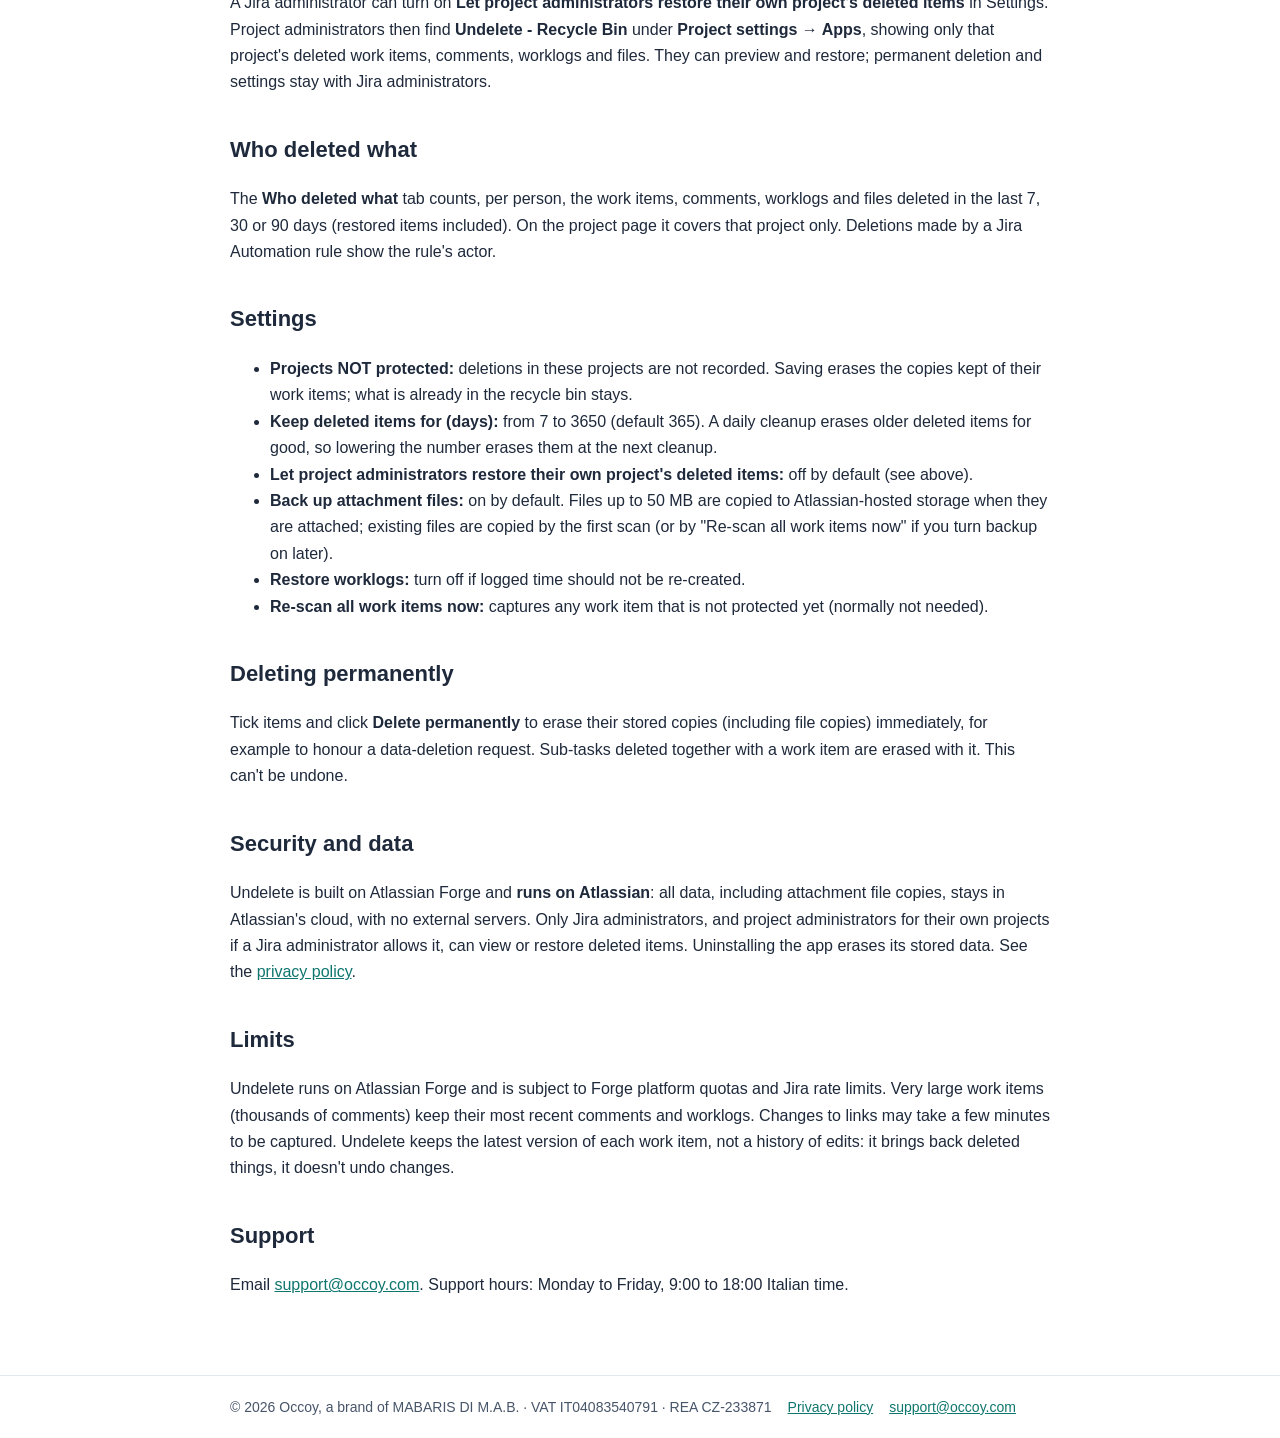
==== commit acfca9ec: "Add the Undelete FAQ and an at-a-glance limits box to the documentation" ====
--- a/undelete/index.html
+++ b/undelete/index.html
@@ -3,56 +3,65 @@
 <title>Undelete: Recycle Bin for Jira - Documentation</title><link rel="stylesheet" href="../style.css"><link rel="icon" href="../logo-occoy-512.png"></head>
 <body>
 <header><div class="wrap bar"><img src="../logo-occoy-512.png" alt=""><b>Occoy</b>
-<nav><a href="../undelete/">Undelete</a><a href="../undelete/privacy.html">Privacy</a><a href="mailto:support@occoy.com">Support</a></nav></div></header>
+<nav><a href="../undelete/">Undelete</a><a href="../undelete/faq.html">FAQ</a><a href="../undelete/privacy.html">Privacy</a><a href="mailto:support@occoy.com">Support</a></nav></div></header>
 <section class="hero"><div class="wrap"><img src="../logo-undelete-512.png" alt=""><div><h1>Undelete: Recycle Bin for Jira</h1><p>Jira has no undo for deletions. Undelete adds one: work items, comments, worklogs and files.</p></div></div></section>
 <main><div class="wrap">
 <img class="shot" src="screenshot.png" alt="Undelete recycle bin in Jira">
-<p>Lost a work item already? Read <a href="restore-deleted-work-item.html">how to restore a deleted work item in Jira Cloud</a> (what you can still recover without any app).</p>
+<p>Lost a work item already? Read <a href="restore-deleted-work-item.html">how to restore a deleted work item in Jira Cloud</a> (what you can still recover without any app). Questions? See the <a href="faq.html">FAQ</a>.</p>
+<div class="box"><h2>At a glance: what to know before you rely on it</h2>
+<ul><li><b>Only deletions made after you install Undelete can be restored.</b> Jira keeps no copy of a deleted work item, so no app can bring back one deleted before it was installed.</li>
+<li><b>A restored work item gets a new key</b> (Jira never reuses keys). The <b>Restored</b> tab shows the old and new keys, and a comment on the restored work item names the original key.</li>
+<li><b>Attachment files up to 50 MB</b> come back with the work item. Bigger files, and files deleted before their backup finished, can't be restored; their names are listed on the restored work item.</li>
+<li><b>Restored comments and worklogs show Undelete as their author</b> (Jira doesn't let apps post as someone else). Each one starts with a line naming the original author and date.</li>
+<li><b>Watchers, votes, change history and board rank</b> can't be re-created. The status is restored when Jira's workflow allows it in one step.</li>
+<li><b>Free for sites with up to 10 users</b>; larger sites have a 30-day free trial, then a per-user subscription billed by Atlassian. If the subscription ends, deletions are still recorded, but restoring is paused until it is active again.</li></ul></div>
 <h2>Getting started</h2>
-<ol><li>Install <b>Undelete</b> from the Atlassian Marketplace.</li>
-<li>Protection starts immediately. Undelete scans all existing work items in the background and backs up their attachment files; the status banner shows progress.</li>
+<ol><li>Install <b>Undelete</b> from the Atlassian Marketplace. There is nothing to configure.</li>
+<li>Protection starts immediately for work items created or changed from now on. A first scan copies all existing work items in the background and backs up their attachment files; the status banner shows its progress. A work item deleted before the scan reached it is still listed, with basic data only.</li>
 <li>Open <b>Jira Settings (&#9881;) &rarr; Apps &rarr; Undelete - Recycle Bin</b>. You need to be a Jira administrator.</li></ol>
 <h2>Restoring a deleted work item</h2>
-<ol><li>Open the <b>Recycle bin</b> tab. Filter by project or search by key or summary.</li>
-<li>Click a work item's summary to preview it: fields, description, comments, worklogs and links.</li>
-<li>Click <b>Restore</b>, or tick several work items and click <b>Restore selected</b>.</li>
-<li>Restored work items appear in the <b>Restored</b> tab with a link to the new work item.</li></ol>
-<p><b>What is restored:</b> attachment files (up to 50 MB each), summary, description, work type, status (when reachable in one transition), labels, priority, assignee, reporter, components, versions, due date, sprint, custom fields available on the create screen, estimates, comments (with the original author and date), worklogs (optional), links, epic/parent and sub-tasks. Restoring a parent automatically restores the sub-tasks that were deleted with it.</p>
+<ol><li>Open the <b>Recycle bin</b> tab. Filter by project, or search by key or words from the summary (the search covers the whole recycle bin; a sub-task is also found by its parent's key).</li>
+<li>Click a work item's summary to preview it: fields, description, comments, worklogs, links and attachments.</li>
+<li>Click <b>Restore</b>, or tick several work items and click <b>Restore selected</b>. Restores run in the background; you can leave the page.</li>
+<li>Restored work items appear in the <b>Restored</b> tab with the original key, the new key, who restored them and notes on anything that couldn't be restored.</li></ol>
+<p><b>What is restored:</b> summary, description, work type, status (when reachable in one transition), labels, priority, assignee, reporter, components, versions, due date, sprint (if still open), team, custom fields available on the create screen, estimates, comments (with the original author and date, and their visibility), worklogs (optional), links, epic/parent, sub-tasks, attachment files (up to 50 MB each) and, on Jira Service Management, the request type. Restoring a parent automatically restores the sub-tasks that were deleted with it; restoring an epic links its child work items to it again.</p>
 <h3>What can't be restored</h3>
-<ul><li><b>The original key.</b> Jira assigns a new key; the original key is recorded in an audit comment on the restored work item.</li>
-<li><b>Attachment files larger than 50 MB</b>, or files the initial scan hadn't backed up yet when the work item was deleted. Their names are listed on the restored work item.</li>
-<li><b>Inline images at their original place.</b> Backed-up images come back as attachments; the description shows a marker where they were embedded.</li>
+<ul><li><b>The original key.</b> Jira assigns a new key; the original key is recorded in a comment on the restored work item, so searching Jira for <code>text ~ "PROJ-123"</code> finds it. Links to the old key (in Confluence, chat or email) don't redirect.</li>
+<li><b>Attachment files larger than 50 MB</b>, or files that had not been backed up yet when the work item was deleted. Their names are listed on the restored work item.</li>
+<li><b>Inline images at their original place.</b> Backed-up images come back as attachments; the text shows a marker where they were embedded.</li>
+<li><b>The original author on comments and worklogs.</b> Jira shows Undelete as the author; the original author and date are written at the top of each one. Time reports therefore count restored worklogs under Undelete (turn off "Restore worklogs" in Settings if you prefer).</li>
+<li><b>The original created date.</b> It is written in the restore comment.</li>
 <li>Field values Jira refuses on creation (e.g. archived versions, deactivated users). These are listed in the restore notes.</li>
 <li>Work items deleted <b>before</b> Undelete was installed.</li>
-<li>Watchers, votes, change history and board rank (Jira doesn't allow apps to recreate them).</li>
+<li>Watchers, votes, change history and board rank (Jira doesn't allow apps to re-create them).</li>
 <li>Work items hidden from the app by an issue security level are not captured.</li>
 <li>Deleting a whole <b>project</b> is handled by Jira's own project trash (restorable for 60 days in Jira itself).</li></ul>
-<p>Good to know: restoring an epic re-links the child work items Jira left without a parent, and restoring a parent brings back the sub-tasks deleted with it. Edits made seconds before a deletion are kept, because the latest summary, status and type are taken from the deletion itself.</p>
-<h3>Notifications</h3>
-<p>Restoring a work item creates a new Jira work item and adds its comments, so Jira sends its normal notifications (for example to the reporter, assignee and watchers). Undelete never @mentions people when restoring comments, so restoring doesn't ping everyone who was mentioned originally.</p>
+<p>Good to know: edits made seconds before a deletion are kept, because the latest summary, status and type are taken from the deletion itself. A sub-task can only be restored together with (or after) its parent; if the parent is gone for good, the sub-task is restored as a Task.</p>
+<h3>Notifications and automation</h3>
+<p>Restoring creates a new Jira work item and adds its comments, so Jira sends its usual notifications (for example to the assignee and watchers), and Jira Automation rules that react to new work items or comments run as usual. Undelete never re-sends @mentions. On Jira Service Management, the customer and request participants are added back only after the comments, without notification, so customers don't get an email for every old comment.</p>
 <h2>Restoring a deleted comment, worklog or attachment</h2>
 <p>Jira has no undo for a deleted comment, worklog or attachment either. Undelete keeps them too.</p>
 <ol><li>Open the <b>Comments, worklogs &amp; files</b> tab. Each row shows the work item, the text (or logged time, or file name), the author, who deleted it and when.</li>
 <li>Click the text to read the full comment, then <b>Restore</b>, or tick several rows and click <b>Restore selected</b>.</li>
 <li>The item is added back to the work item. Comments and worklogs get a line naming the original author and date. Comment visibility (role/group restrictions, and internal vs. customer-visible on Jira Service Management) is kept; worklogs keep their original date and time spent.</li></ol>
-<p>If the work item itself was deleted since, restore it from the Recycle bin first; the comment then goes to the restored copy.</p>
+<p>If the work item itself was deleted since, restore it from the Recycle bin first; the comment then goes to the restored copy. Deleted attachments are listed only if their file had been backed up.</p>
 <h2>Project administrators</h2>
 <p>A Jira administrator can turn on <b>Let project administrators restore their own project's deleted items</b> in Settings. Project administrators then find <b>Undelete - Recycle Bin</b> under <b>Project settings &rarr; Apps</b>, showing only that project's deleted work items, comments, worklogs and files. They can preview and restore; permanent deletion and settings stay with Jira administrators.</p>
 <h2>Who deleted what</h2>
-<p>The <b>Who deleted what</b> tab counts, per person, the work items, comments, worklogs and files deleted in the last 7, 30 or 90 days (restored items included). On the project page it covers that project only.</p>
+<p>The <b>Who deleted what</b> tab counts, per person, the work items, comments, worklogs and files deleted in the last 7, 30 or 90 days (restored items included). On the project page it covers that project only. Deletions made by a Jira Automation rule show the rule's actor.</p>
 <h2>Settings</h2>
-<ul><li><b>Projects NOT protected:</b> work items in these projects are not captured.</li>
-<li><b>Keep deleted items for (days):</b> older records are erased automatically (default 365, range 7-3650).</li>
+<ul><li><b>Projects NOT protected:</b> deletions in these projects are not recorded. Saving erases the copies kept of their work items; what is already in the recycle bin stays.</li>
+<li><b>Keep deleted items for (days):</b> from 7 to 3650 (default 365). A daily cleanup erases older deleted items for good, so lowering the number erases them at the next cleanup.</li>
 <li><b>Let project administrators restore their own project's deleted items:</b> off by default (see above).</li>
-<li><b>Back up attachment files:</b> on by default. Files up to 50 MB are copied to Atlassian-hosted storage when they are attached; existing files are copied by the initial scan (or by "Re-scan all work items now" if you turn backup on later).</li>
+<li><b>Back up attachment files:</b> on by default. Files up to 50 MB are copied to Atlassian-hosted storage when they are attached; existing files are copied by the first scan (or by "Re-scan all work items now" if you turn backup on later).</li>
 <li><b>Restore worklogs:</b> turn off if logged time should not be re-created.</li>
 <li><b>Re-scan all work items now:</b> captures any work item that is not protected yet (normally not needed).</li></ul>
 <h2>Deleting permanently</h2>
-<p>Tick items and click <b>Delete permanently</b> to erase their stored copies (including file copies) immediately, for example to honour a data-deletion request.</p>
+<p>Tick items and click <b>Delete permanently</b> to erase their stored copies (including file copies) immediately, for example to honour a data-deletion request. Sub-tasks deleted together with a work item are erased with it. This can't be undone.</p>
 <h2>Security and data</h2>
-<p>Undelete is built on Atlassian Forge and <b>runs on Atlassian</b>: all data, including attachment file copies, stays in Atlassian's cloud, with no external servers. Only Jira administrators, and project administrators for their own projects if a Jira administrator allows it, can view or restore deleted items. See the <a href="privacy.html">privacy policy</a>.</p>
+<p>Undelete is built on Atlassian Forge and <b>runs on Atlassian</b>: all data, including attachment file copies, stays in Atlassian's cloud, with no external servers. Only Jira administrators, and project administrators for their own projects if a Jira administrator allows it, can view or restore deleted items. Uninstalling the app erases its stored data. See the <a href="privacy.html">privacy policy</a>.</p>
 <h2>Limits</h2>
-<p>Undelete runs on Atlassian Forge and is subject to Forge platform quotas and Jira rate limits. Very large work items (thousands of comments) keep their most recent comments and worklogs. Changes to links may take a few minutes to be captured.</p>
+<p>Undelete runs on Atlassian Forge and is subject to Forge platform quotas and Jira rate limits. Very large work items (thousands of comments) keep their most recent comments and worklogs. Changes to links may take a few minutes to be captured. Undelete keeps the latest version of each work item, not a history of edits: it brings back deleted things, it doesn't undo changes.</p>
 <h2>Support</h2>
 <p>Email <a href="mailto:support@occoy.com">support@occoy.com</a>. Support hours: Monday to Friday, 9:00 to 18:00 Italian time.</p>
 </div></main>
--- a/style.css
+++ b/style.css
@@ -29,6 +29,8 @@
 main { padding: 36px 0 60px; }
 h2 { margin-top: 36px; font-size: 22px; }
 h3 { margin-top: 24px; font-size: 18px; }
+.box { border: 1px solid var(--line); background: var(--soft); border-radius: 10px; padding: 2px 20px 6px; margin: 20px 0; }
+.box h2 { margin-top: 16px; font-size: 19px; }
 .shot { width: 100%; border: 1px solid var(--line); border-radius: 10px; margin: 16px 0; }
 .btn { display: inline-block; background: var(--brand); color: var(--brand-ink); padding: 10px 18px; border-radius: 8px; text-decoration: none; font-weight: 600; margin-top: 16px; }
 .card { border: 1px solid var(--line); border-radius: 10px; padding: 18px 20px; margin: 16px 0; display: flex; gap: 16px; align-items: center; }
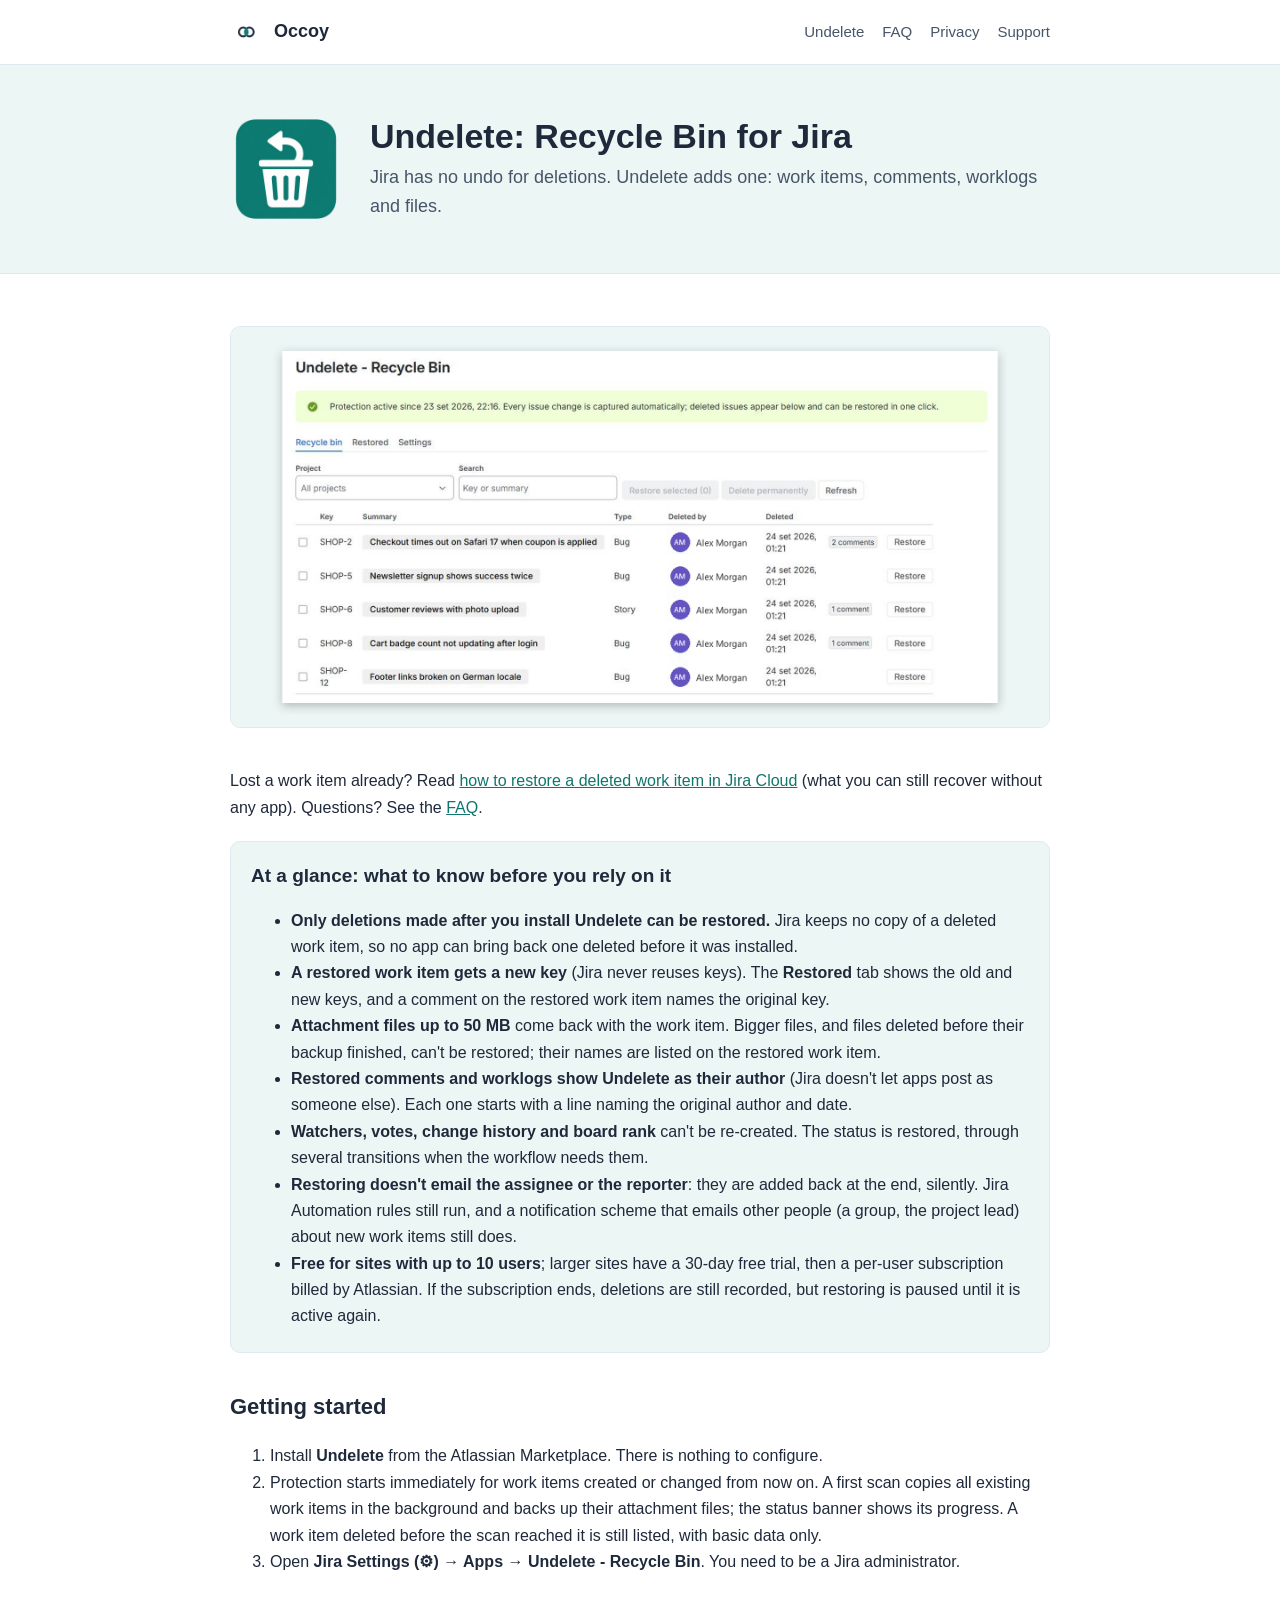
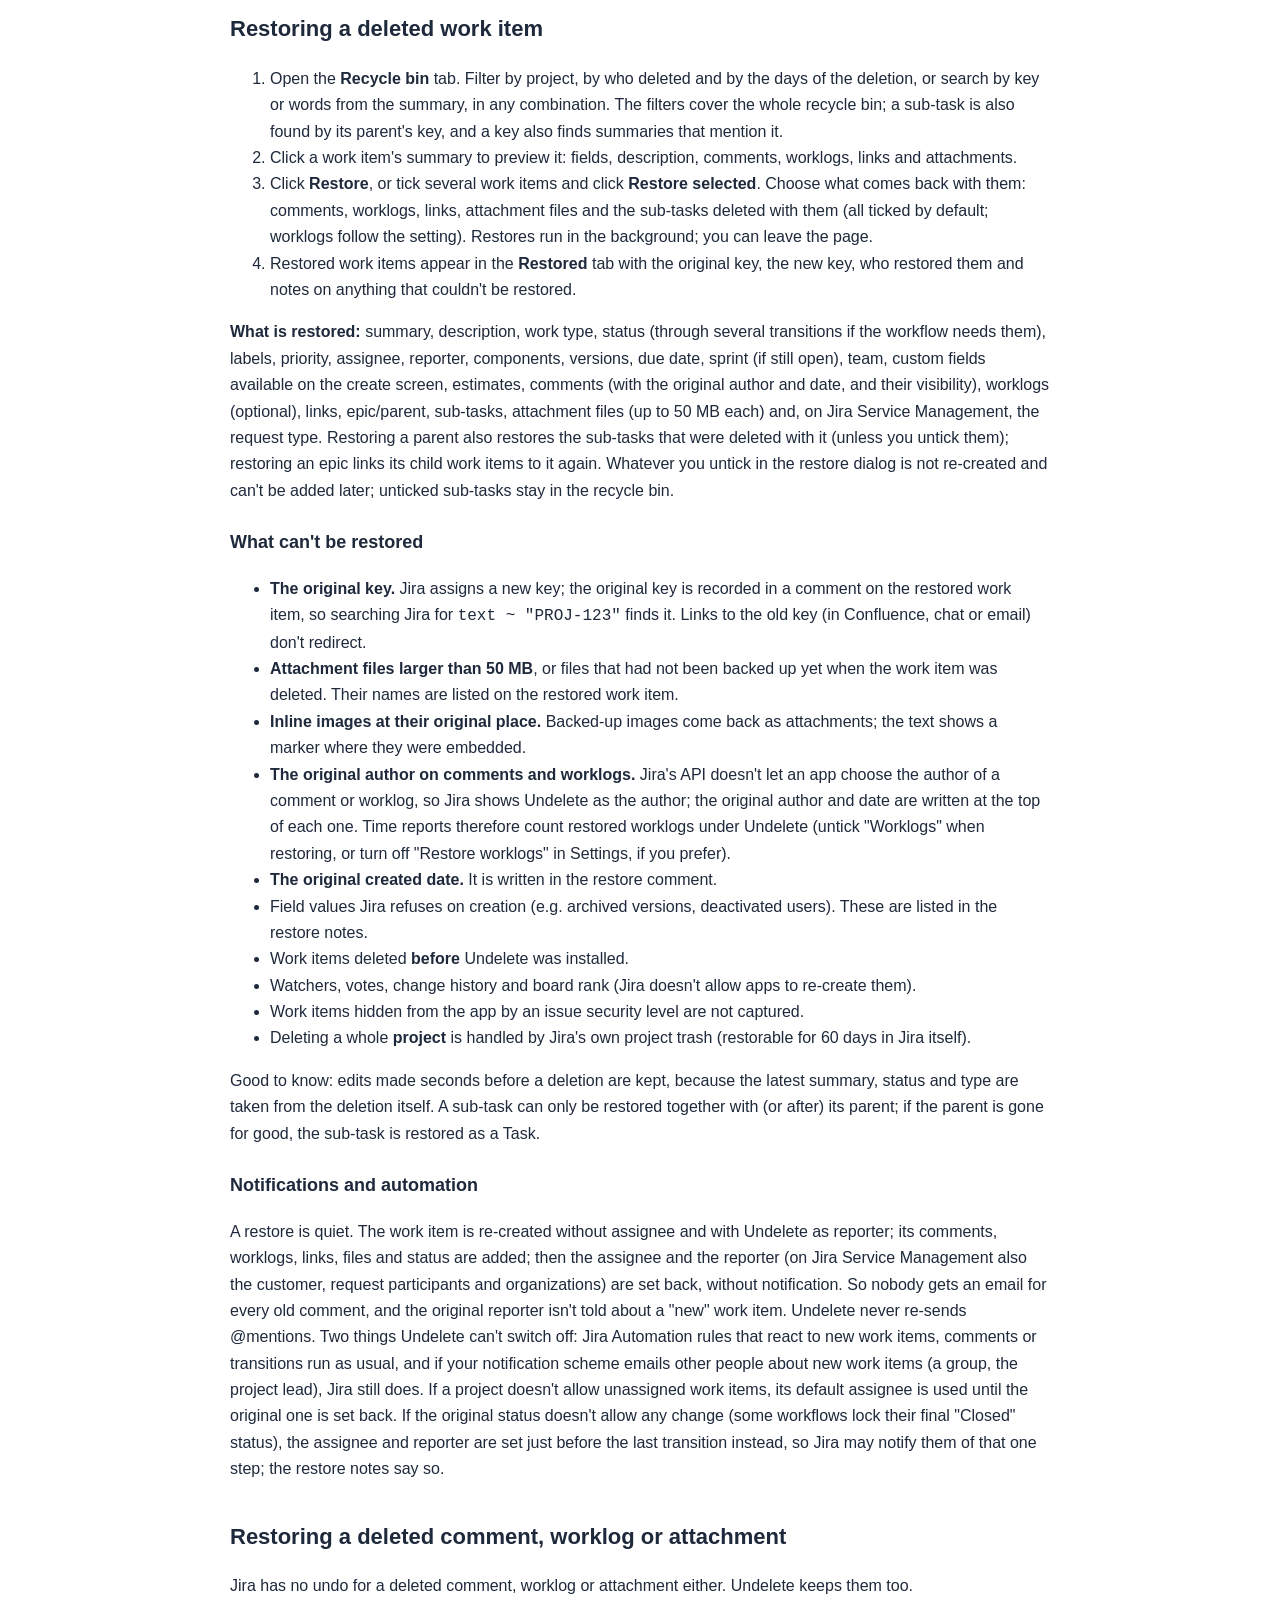
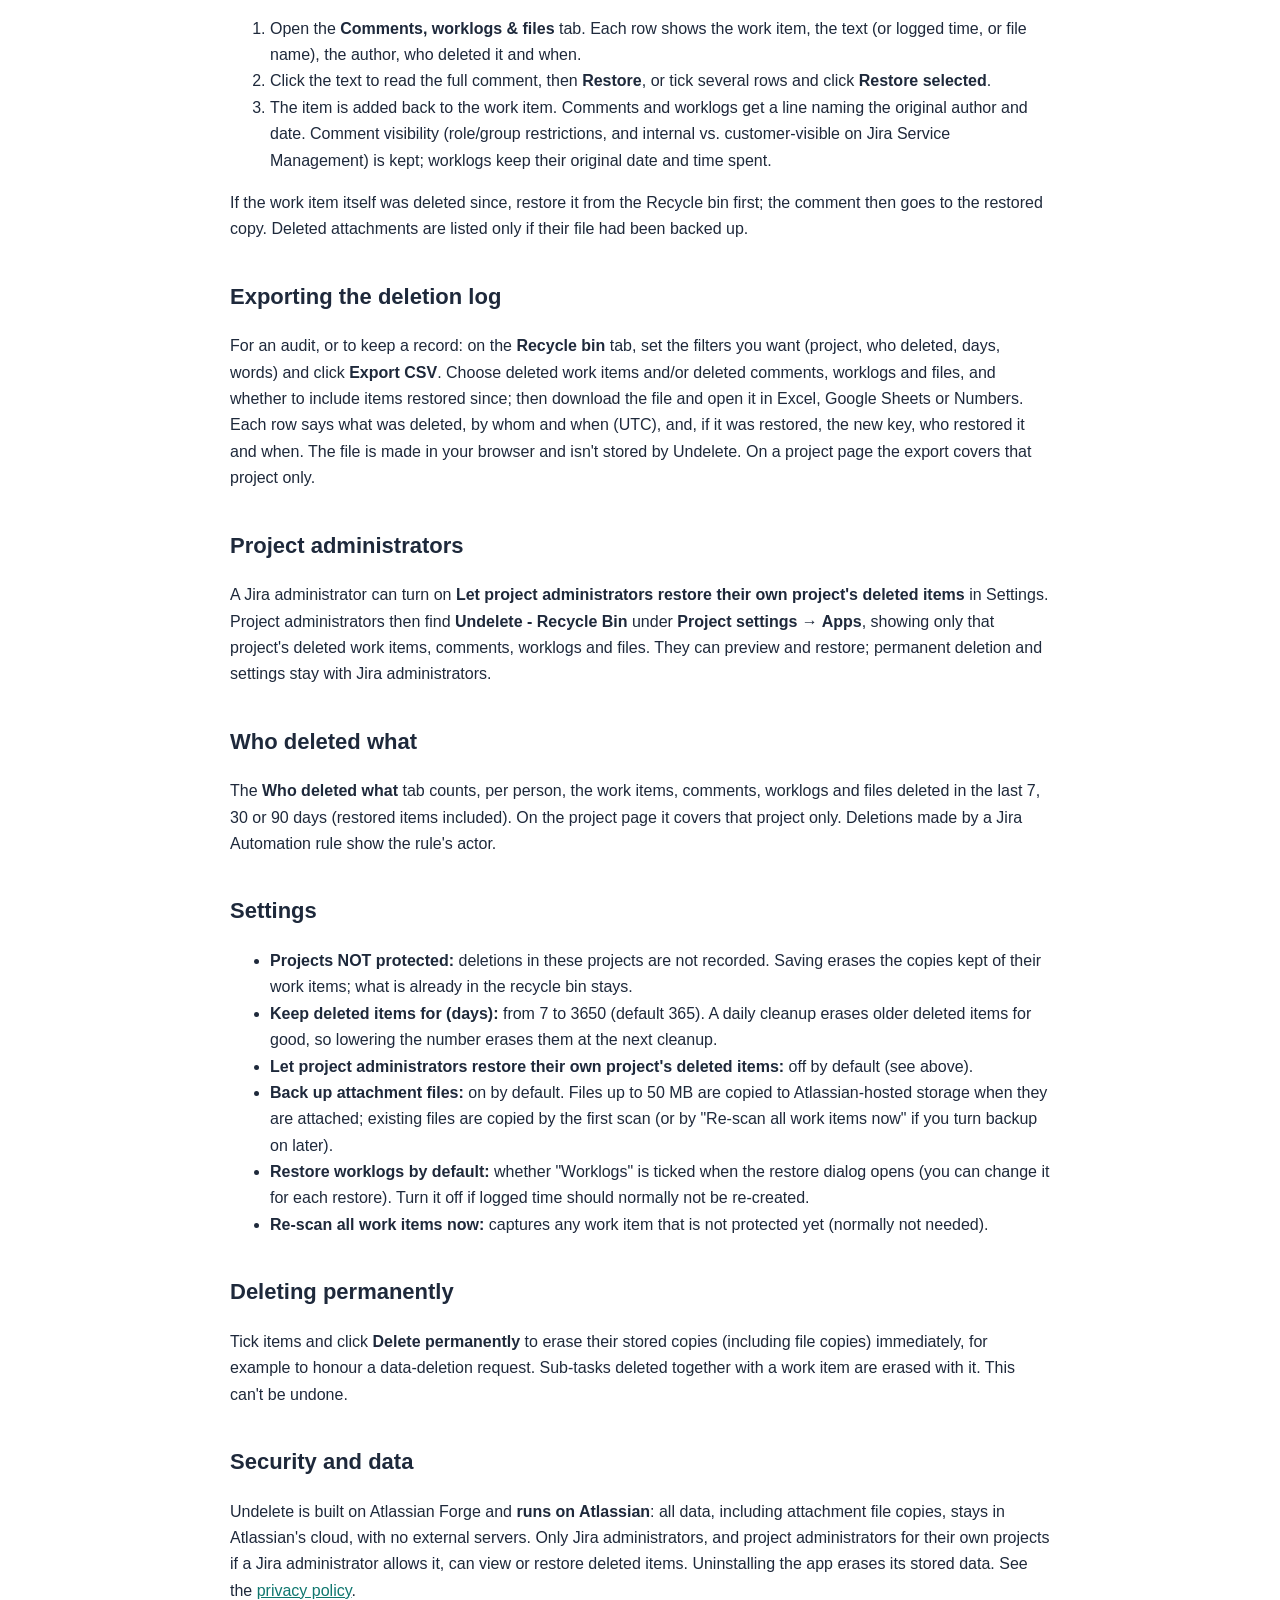
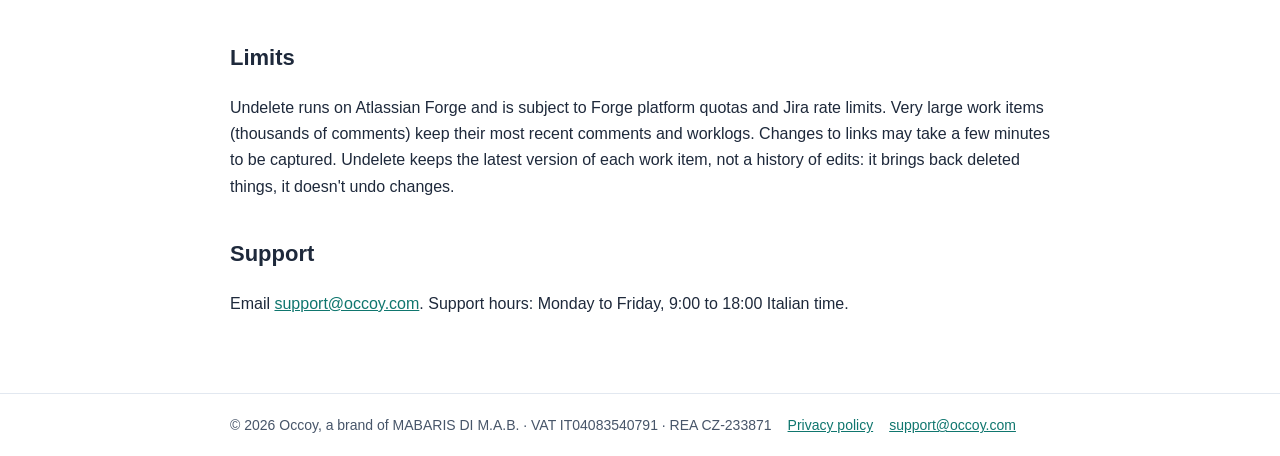
==== commit 0d4bba2b: "Undelete docs and FAQ for the resubmitted version: export, filters, restore choices, quiet restores " ====
--- a/undelete/index.html
+++ b/undelete/index.html
@@ -13,23 +13,24 @@
 <li><b>A restored work item gets a new key</b> (Jira never reuses keys). The <b>Restored</b> tab shows the old and new keys, and a comment on the restored work item names the original key.</li>
 <li><b>Attachment files up to 50 MB</b> come back with the work item. Bigger files, and files deleted before their backup finished, can't be restored; their names are listed on the restored work item.</li>
 <li><b>Restored comments and worklogs show Undelete as their author</b> (Jira doesn't let apps post as someone else). Each one starts with a line naming the original author and date.</li>
-<li><b>Watchers, votes, change history and board rank</b> can't be re-created. The status is restored when Jira's workflow allows it in one step.</li>
+<li><b>Watchers, votes, change history and board rank</b> can't be re-created. The status is restored, through several transitions when the workflow needs them.</li>
+<li><b>Restoring doesn't email the assignee or the reporter</b>: they are added back at the end, silently. Jira Automation rules still run, and a notification scheme that emails other people (a group, the project lead) about new work items still does.</li>
 <li><b>Free for sites with up to 10 users</b>; larger sites have a 30-day free trial, then a per-user subscription billed by Atlassian. If the subscription ends, deletions are still recorded, but restoring is paused until it is active again.</li></ul></div>
 <h2>Getting started</h2>
 <ol><li>Install <b>Undelete</b> from the Atlassian Marketplace. There is nothing to configure.</li>
 <li>Protection starts immediately for work items created or changed from now on. A first scan copies all existing work items in the background and backs up their attachment files; the status banner shows its progress. A work item deleted before the scan reached it is still listed, with basic data only.</li>
 <li>Open <b>Jira Settings (&#9881;) &rarr; Apps &rarr; Undelete - Recycle Bin</b>. You need to be a Jira administrator.</li></ol>
 <h2>Restoring a deleted work item</h2>
-<ol><li>Open the <b>Recycle bin</b> tab. Filter by project, or search by key or words from the summary (the search covers the whole recycle bin; a sub-task is also found by its parent's key).</li>
+<ol><li>Open the <b>Recycle bin</b> tab. Filter by project, by who deleted and by the days of the deletion, or search by key or words from the summary, in any combination. The filters cover the whole recycle bin; a sub-task is also found by its parent's key, and a key also finds summaries that mention it.</li>
 <li>Click a work item's summary to preview it: fields, description, comments, worklogs, links and attachments.</li>
-<li>Click <b>Restore</b>, or tick several work items and click <b>Restore selected</b>. Restores run in the background; you can leave the page.</li>
+<li>Click <b>Restore</b>, or tick several work items and click <b>Restore selected</b>. Choose what comes back with them: comments, worklogs, links, attachment files and the sub-tasks deleted with them (all ticked by default; worklogs follow the setting). Restores run in the background; you can leave the page.</li>
 <li>Restored work items appear in the <b>Restored</b> tab with the original key, the new key, who restored them and notes on anything that couldn't be restored.</li></ol>
-<p><b>What is restored:</b> summary, description, work type, status (when reachable in one transition), labels, priority, assignee, reporter, components, versions, due date, sprint (if still open), team, custom fields available on the create screen, estimates, comments (with the original author and date, and their visibility), worklogs (optional), links, epic/parent, sub-tasks, attachment files (up to 50 MB each) and, on Jira Service Management, the request type. Restoring a parent automatically restores the sub-tasks that were deleted with it; restoring an epic links its child work items to it again.</p>
+<p><b>What is restored:</b> summary, description, work type, status (through several transitions if the workflow needs them), labels, priority, assignee, reporter, components, versions, due date, sprint (if still open), team, custom fields available on the create screen, estimates, comments (with the original author and date, and their visibility), worklogs (optional), links, epic/parent, sub-tasks, attachment files (up to 50 MB each) and, on Jira Service Management, the request type. Restoring a parent also restores the sub-tasks that were deleted with it (unless you untick them); restoring an epic links its child work items to it again. Whatever you untick in the restore dialog is not re-created and can't be added later; unticked sub-tasks stay in the recycle bin.</p>
 <h3>What can't be restored</h3>
 <ul><li><b>The original key.</b> Jira assigns a new key; the original key is recorded in a comment on the restored work item, so searching Jira for <code>text ~ "PROJ-123"</code> finds it. Links to the old key (in Confluence, chat or email) don't redirect.</li>
 <li><b>Attachment files larger than 50 MB</b>, or files that had not been backed up yet when the work item was deleted. Their names are listed on the restored work item.</li>
 <li><b>Inline images at their original place.</b> Backed-up images come back as attachments; the text shows a marker where they were embedded.</li>
-<li><b>The original author on comments and worklogs.</b> Jira shows Undelete as the author; the original author and date are written at the top of each one. Time reports therefore count restored worklogs under Undelete (turn off "Restore worklogs" in Settings if you prefer).</li>
+<li><b>The original author on comments and worklogs.</b> Jira's API doesn't let an app choose the author of a comment or worklog, so Jira shows Undelete as the author; the original author and date are written at the top of each one. Time reports therefore count restored worklogs under Undelete (untick "Worklogs" when restoring, or turn off "Restore worklogs" in Settings, if you prefer).</li>
 <li><b>The original created date.</b> It is written in the restore comment.</li>
 <li>Field values Jira refuses on creation (e.g. archived versions, deactivated users). These are listed in the restore notes.</li>
 <li>Work items deleted <b>before</b> Undelete was installed.</li>
@@ -38,13 +39,15 @@
 <li>Deleting a whole <b>project</b> is handled by Jira's own project trash (restorable for 60 days in Jira itself).</li></ul>
 <p>Good to know: edits made seconds before a deletion are kept, because the latest summary, status and type are taken from the deletion itself. A sub-task can only be restored together with (or after) its parent; if the parent is gone for good, the sub-task is restored as a Task.</p>
 <h3>Notifications and automation</h3>
-<p>Restoring creates a new Jira work item and adds its comments, so Jira sends its usual notifications (for example to the assignee and watchers), and Jira Automation rules that react to new work items or comments run as usual. Undelete never re-sends @mentions. On Jira Service Management, the customer and request participants are added back only after the comments, without notification, so customers don't get an email for every old comment.</p>
+<p>A restore is quiet. The work item is re-created without assignee and with Undelete as reporter; its comments, worklogs, links, files and status are added; then the assignee and the reporter (on Jira Service Management also the customer, request participants and organizations) are set back, without notification. So nobody gets an email for every old comment, and the original reporter isn't told about a "new" work item. Undelete never re-sends @mentions. Two things Undelete can't switch off: Jira Automation rules that react to new work items, comments or transitions run as usual, and if your notification scheme emails other people about new work items (a group, the project lead), Jira still does. If a project doesn't allow unassigned work items, its default assignee is used until the original one is set back. If the original status doesn't allow any change (some workflows lock their final "Closed" status), the assignee and reporter are set just before the last transition instead, so Jira may notify them of that one step; the restore notes say so.</p>
 <h2>Restoring a deleted comment, worklog or attachment</h2>
 <p>Jira has no undo for a deleted comment, worklog or attachment either. Undelete keeps them too.</p>
 <ol><li>Open the <b>Comments, worklogs &amp; files</b> tab. Each row shows the work item, the text (or logged time, or file name), the author, who deleted it and when.</li>
 <li>Click the text to read the full comment, then <b>Restore</b>, or tick several rows and click <b>Restore selected</b>.</li>
 <li>The item is added back to the work item. Comments and worklogs get a line naming the original author and date. Comment visibility (role/group restrictions, and internal vs. customer-visible on Jira Service Management) is kept; worklogs keep their original date and time spent.</li></ol>
 <p>If the work item itself was deleted since, restore it from the Recycle bin first; the comment then goes to the restored copy. Deleted attachments are listed only if their file had been backed up.</p>
+<h2>Exporting the deletion log</h2>
+<p>For an audit, or to keep a record: on the <b>Recycle bin</b> tab, set the filters you want (project, who deleted, days, words) and click <b>Export CSV</b>. Choose deleted work items and/or deleted comments, worklogs and files, and whether to include items restored since; then download the file and open it in Excel, Google Sheets or Numbers. Each row says what was deleted, by whom and when (UTC), and, if it was restored, the new key, who restored it and when. The file is made in your browser and isn't stored by Undelete. On a project page the export covers that project only.</p>
 <h2>Project administrators</h2>
 <p>A Jira administrator can turn on <b>Let project administrators restore their own project's deleted items</b> in Settings. Project administrators then find <b>Undelete - Recycle Bin</b> under <b>Project settings &rarr; Apps</b>, showing only that project's deleted work items, comments, worklogs and files. They can preview and restore; permanent deletion and settings stay with Jira administrators.</p>
 <h2>Who deleted what</h2>
@@ -54,7 +57,7 @@
 <li><b>Keep deleted items for (days):</b> from 7 to 3650 (default 365). A daily cleanup erases older deleted items for good, so lowering the number erases them at the next cleanup.</li>
 <li><b>Let project administrators restore their own project's deleted items:</b> off by default (see above).</li>
 <li><b>Back up attachment files:</b> on by default. Files up to 50 MB are copied to Atlassian-hosted storage when they are attached; existing files are copied by the first scan (or by "Re-scan all work items now" if you turn backup on later).</li>
-<li><b>Restore worklogs:</b> turn off if logged time should not be re-created.</li>
+<li><b>Restore worklogs by default:</b> whether "Worklogs" is ticked when the restore dialog opens (you can change it for each restore). Turn it off if logged time should normally not be re-created.</li>
 <li><b>Re-scan all work items now:</b> captures any work item that is not protected yet (normally not needed).</li></ul>
 <h2>Deleting permanently</h2>
 <p>Tick items and click <b>Delete permanently</b> to erase their stored copies (including file copies) immediately, for example to honour a data-deletion request. Sub-tasks deleted together with a work item are erased with it. This can't be undone.</p>
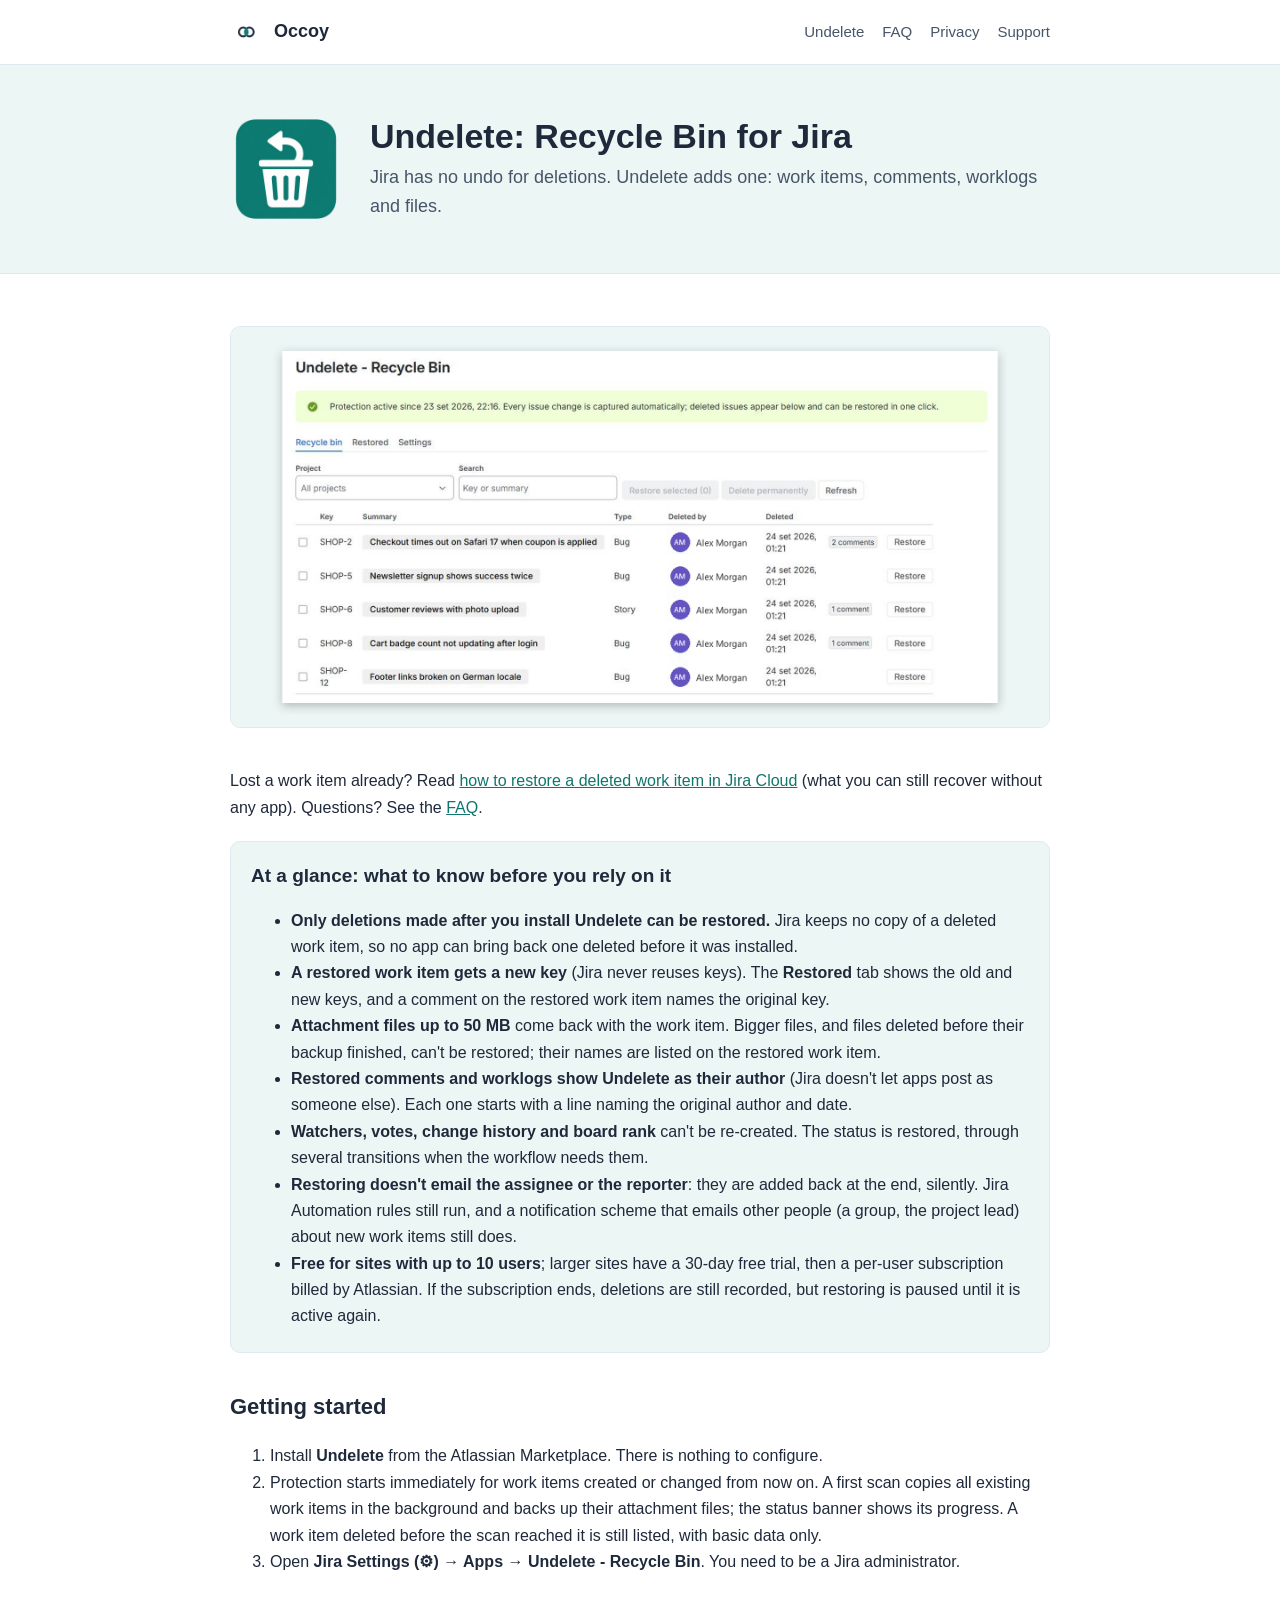
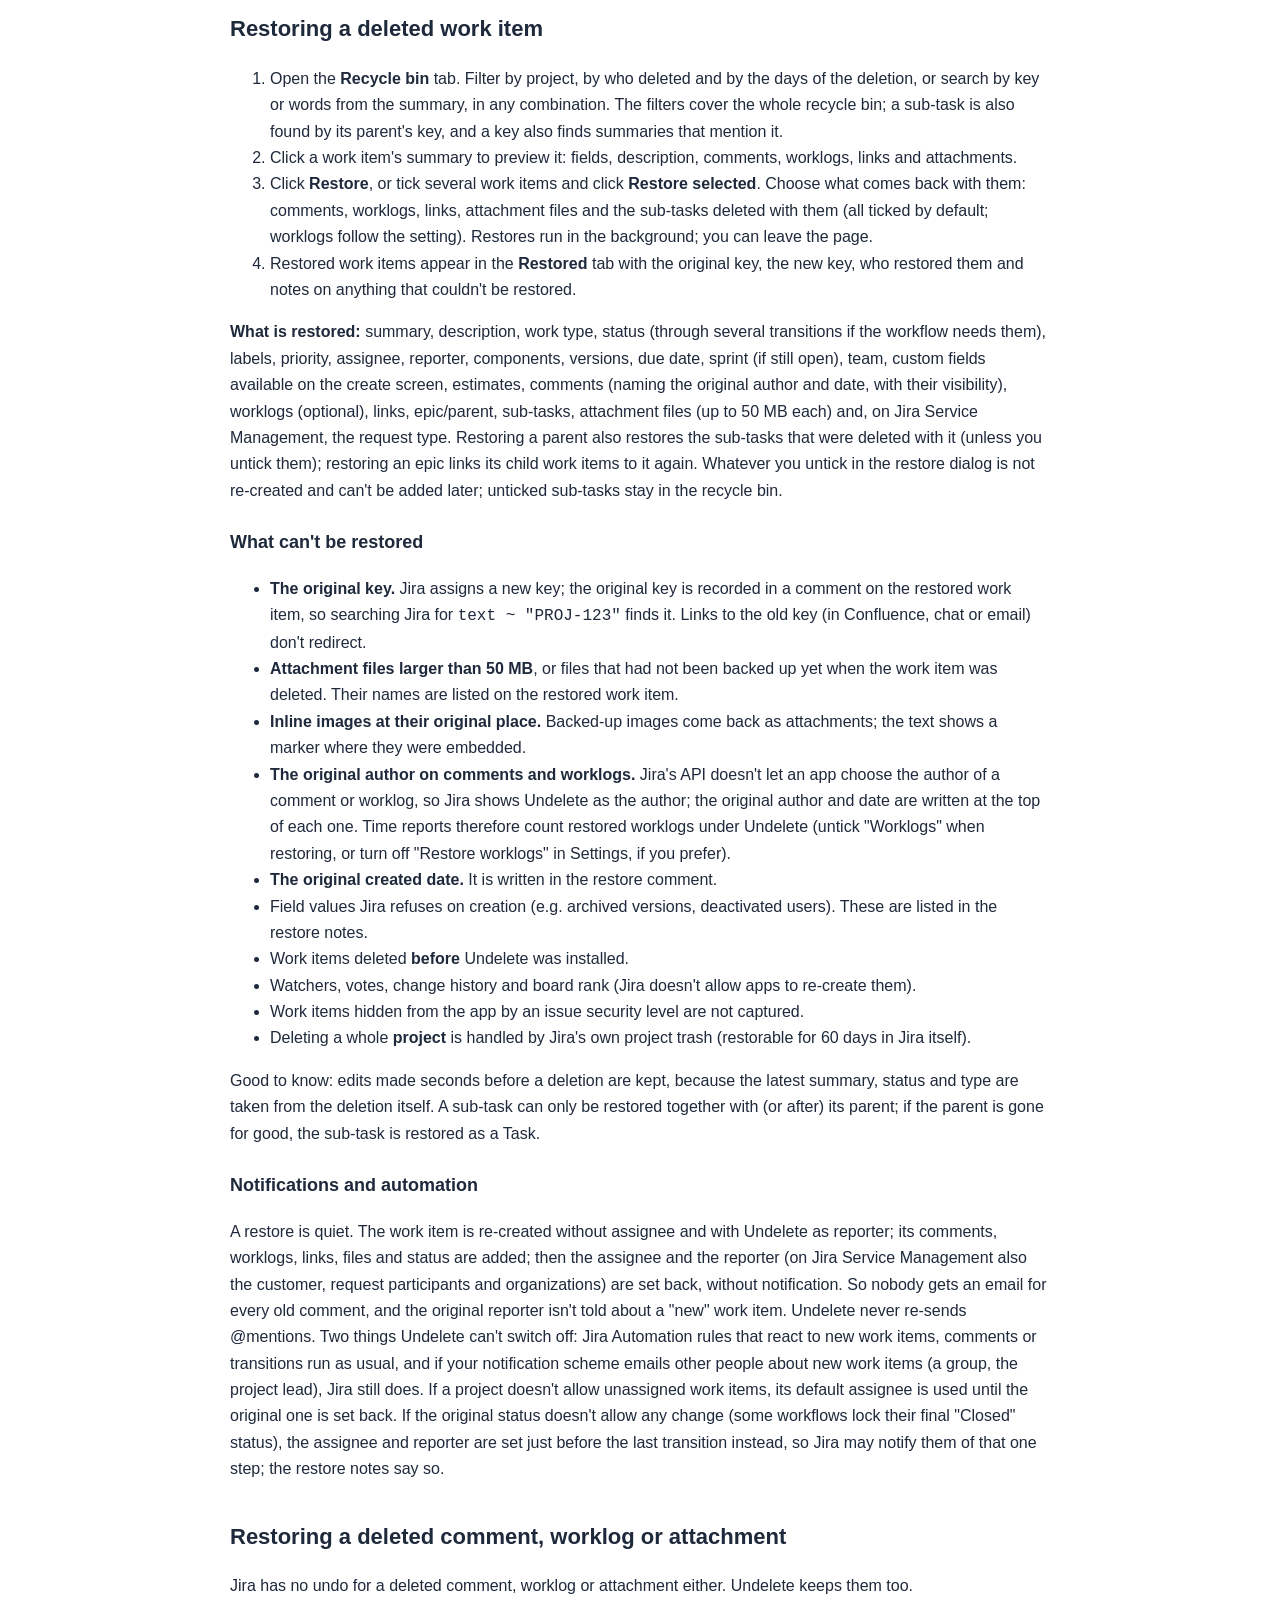
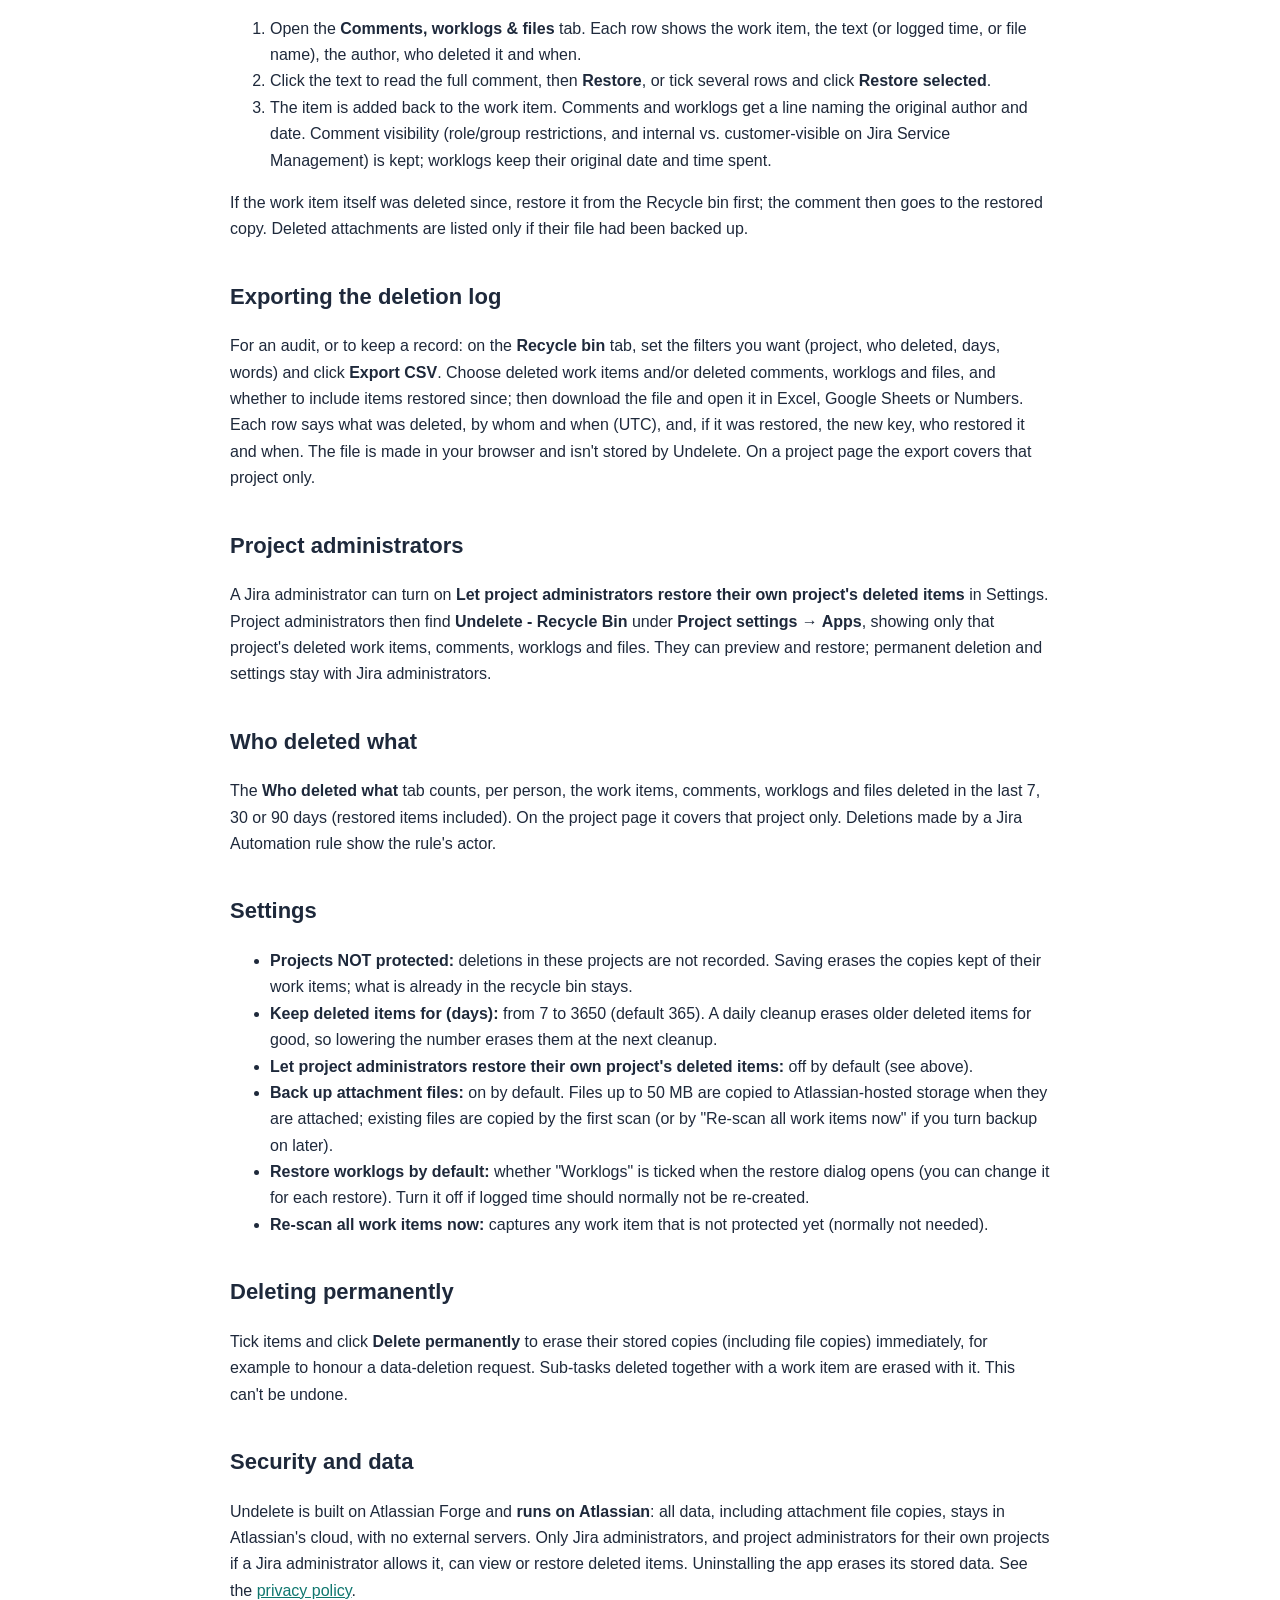
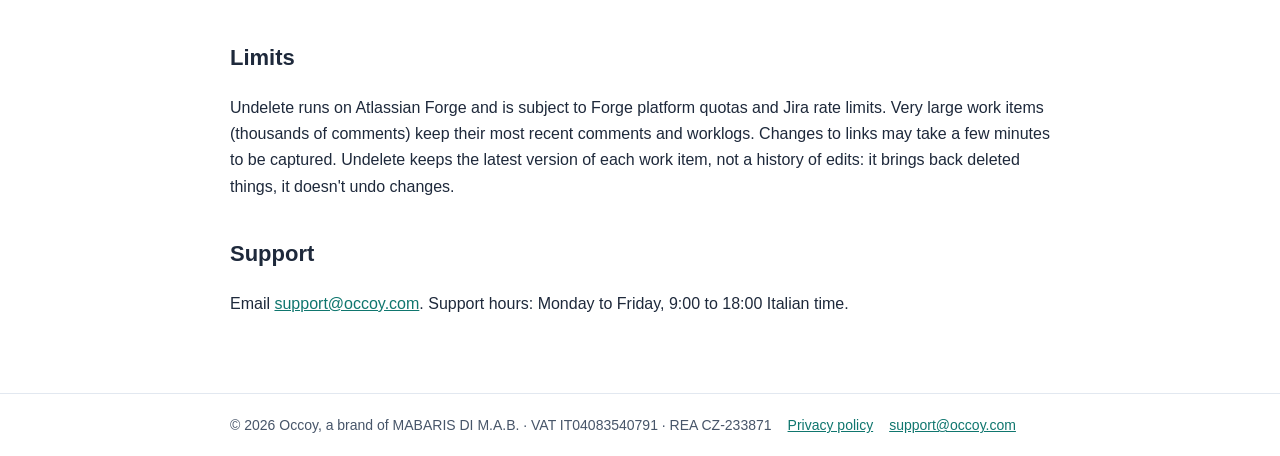
==== commit 881fcacf: "Undelete docs: precise wording on restored comment authors and restore choices; privacy policy names" ====
--- a/undelete/index.html
+++ b/undelete/index.html
@@ -25,7 +25,7 @@
 <li>Click a work item's summary to preview it: fields, description, comments, worklogs, links and attachments.</li>
 <li>Click <b>Restore</b>, or tick several work items and click <b>Restore selected</b>. Choose what comes back with them: comments, worklogs, links, attachment files and the sub-tasks deleted with them (all ticked by default; worklogs follow the setting). Restores run in the background; you can leave the page.</li>
 <li>Restored work items appear in the <b>Restored</b> tab with the original key, the new key, who restored them and notes on anything that couldn't be restored.</li></ol>
-<p><b>What is restored:</b> summary, description, work type, status (through several transitions if the workflow needs them), labels, priority, assignee, reporter, components, versions, due date, sprint (if still open), team, custom fields available on the create screen, estimates, comments (with the original author and date, and their visibility), worklogs (optional), links, epic/parent, sub-tasks, attachment files (up to 50 MB each) and, on Jira Service Management, the request type. Restoring a parent also restores the sub-tasks that were deleted with it (unless you untick them); restoring an epic links its child work items to it again. Whatever you untick in the restore dialog is not re-created and can't be added later; unticked sub-tasks stay in the recycle bin.</p>
+<p><b>What is restored:</b> summary, description, work type, status (through several transitions if the workflow needs them), labels, priority, assignee, reporter, components, versions, due date, sprint (if still open), team, custom fields available on the create screen, estimates, comments (naming the original author and date, with their visibility), worklogs (optional), links, epic/parent, sub-tasks, attachment files (up to 50 MB each) and, on Jira Service Management, the request type. Restoring a parent also restores the sub-tasks that were deleted with it (unless you untick them); restoring an epic links its child work items to it again. Whatever you untick in the restore dialog is not re-created and can't be added later; unticked sub-tasks stay in the recycle bin.</p>
 <h3>What can't be restored</h3>
 <ul><li><b>The original key.</b> Jira assigns a new key; the original key is recorded in a comment on the restored work item, so searching Jira for <code>text ~ "PROJ-123"</code> finds it. Links to the old key (in Confluence, chat or email) don't redirect.</li>
 <li><b>Attachment files larger than 50 MB</b>, or files that had not been backed up yet when the work item was deleted. Their names are listed on the restored work item.</li>
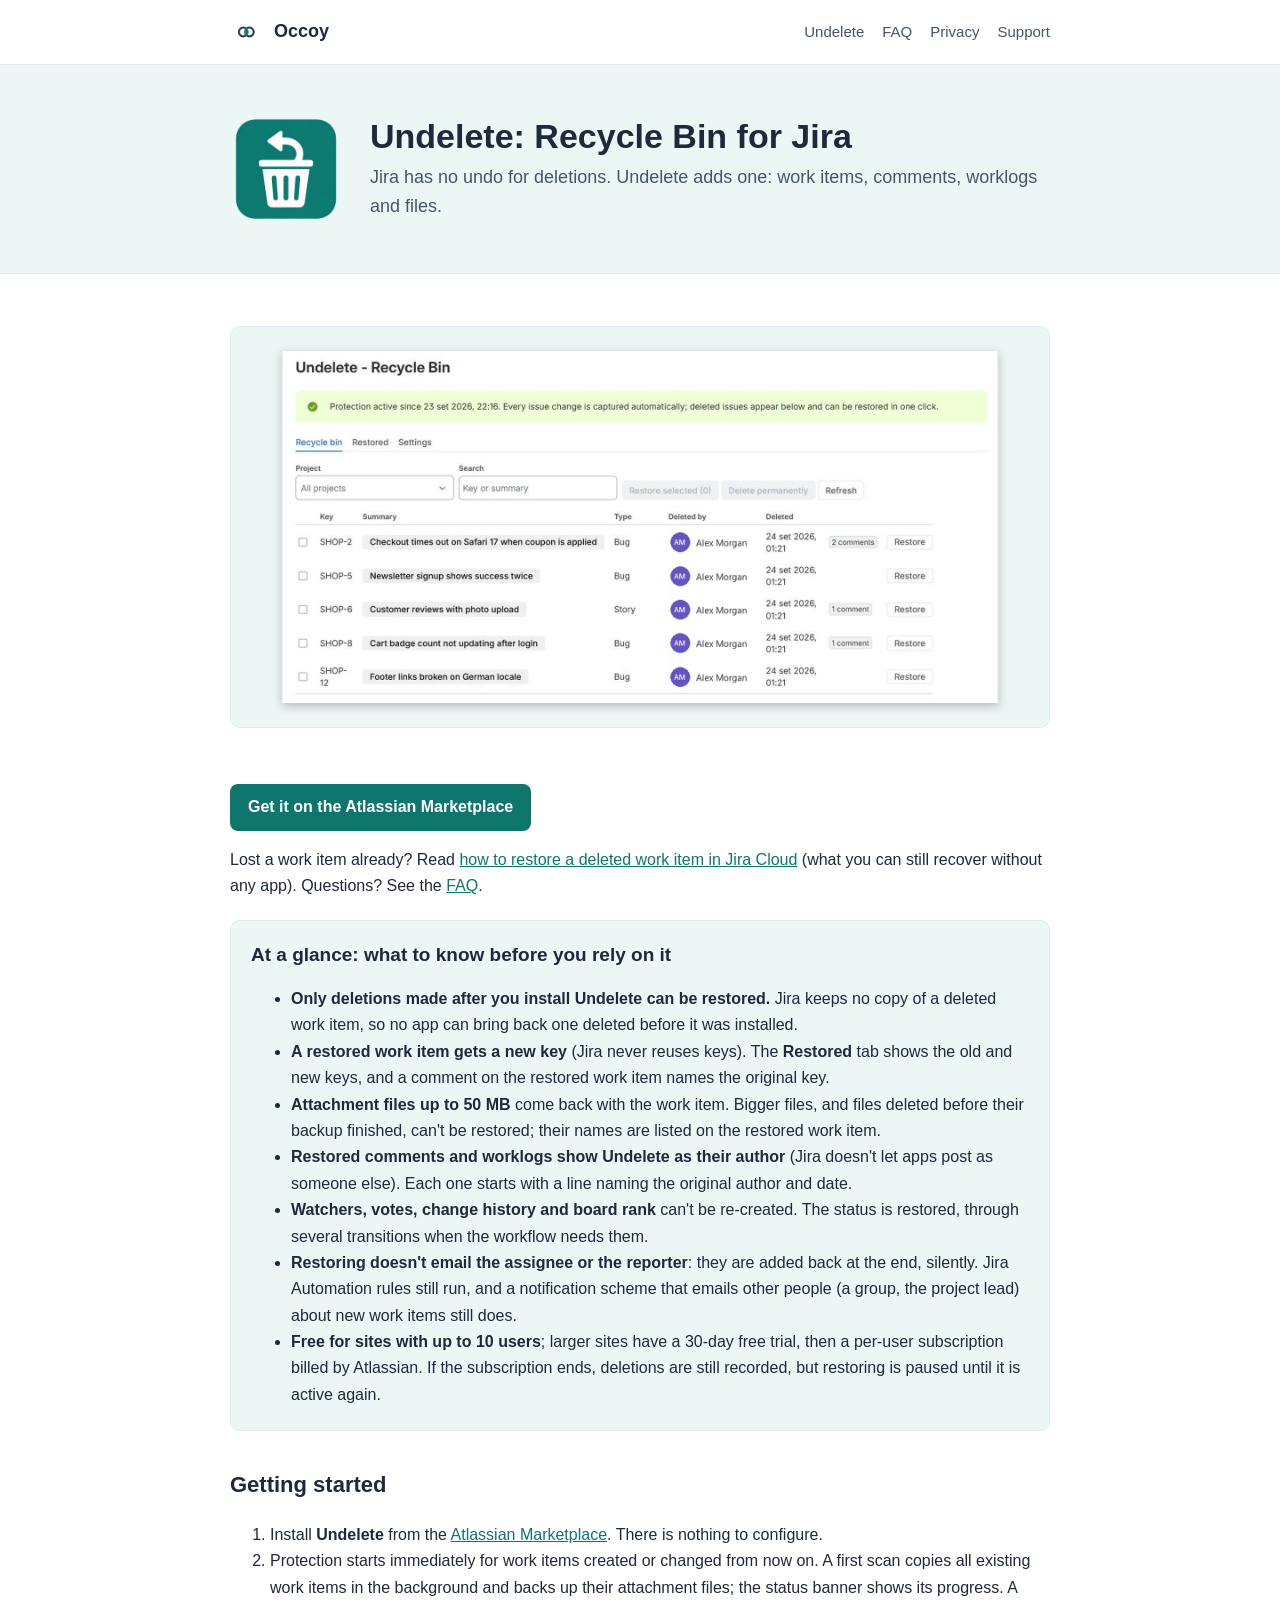
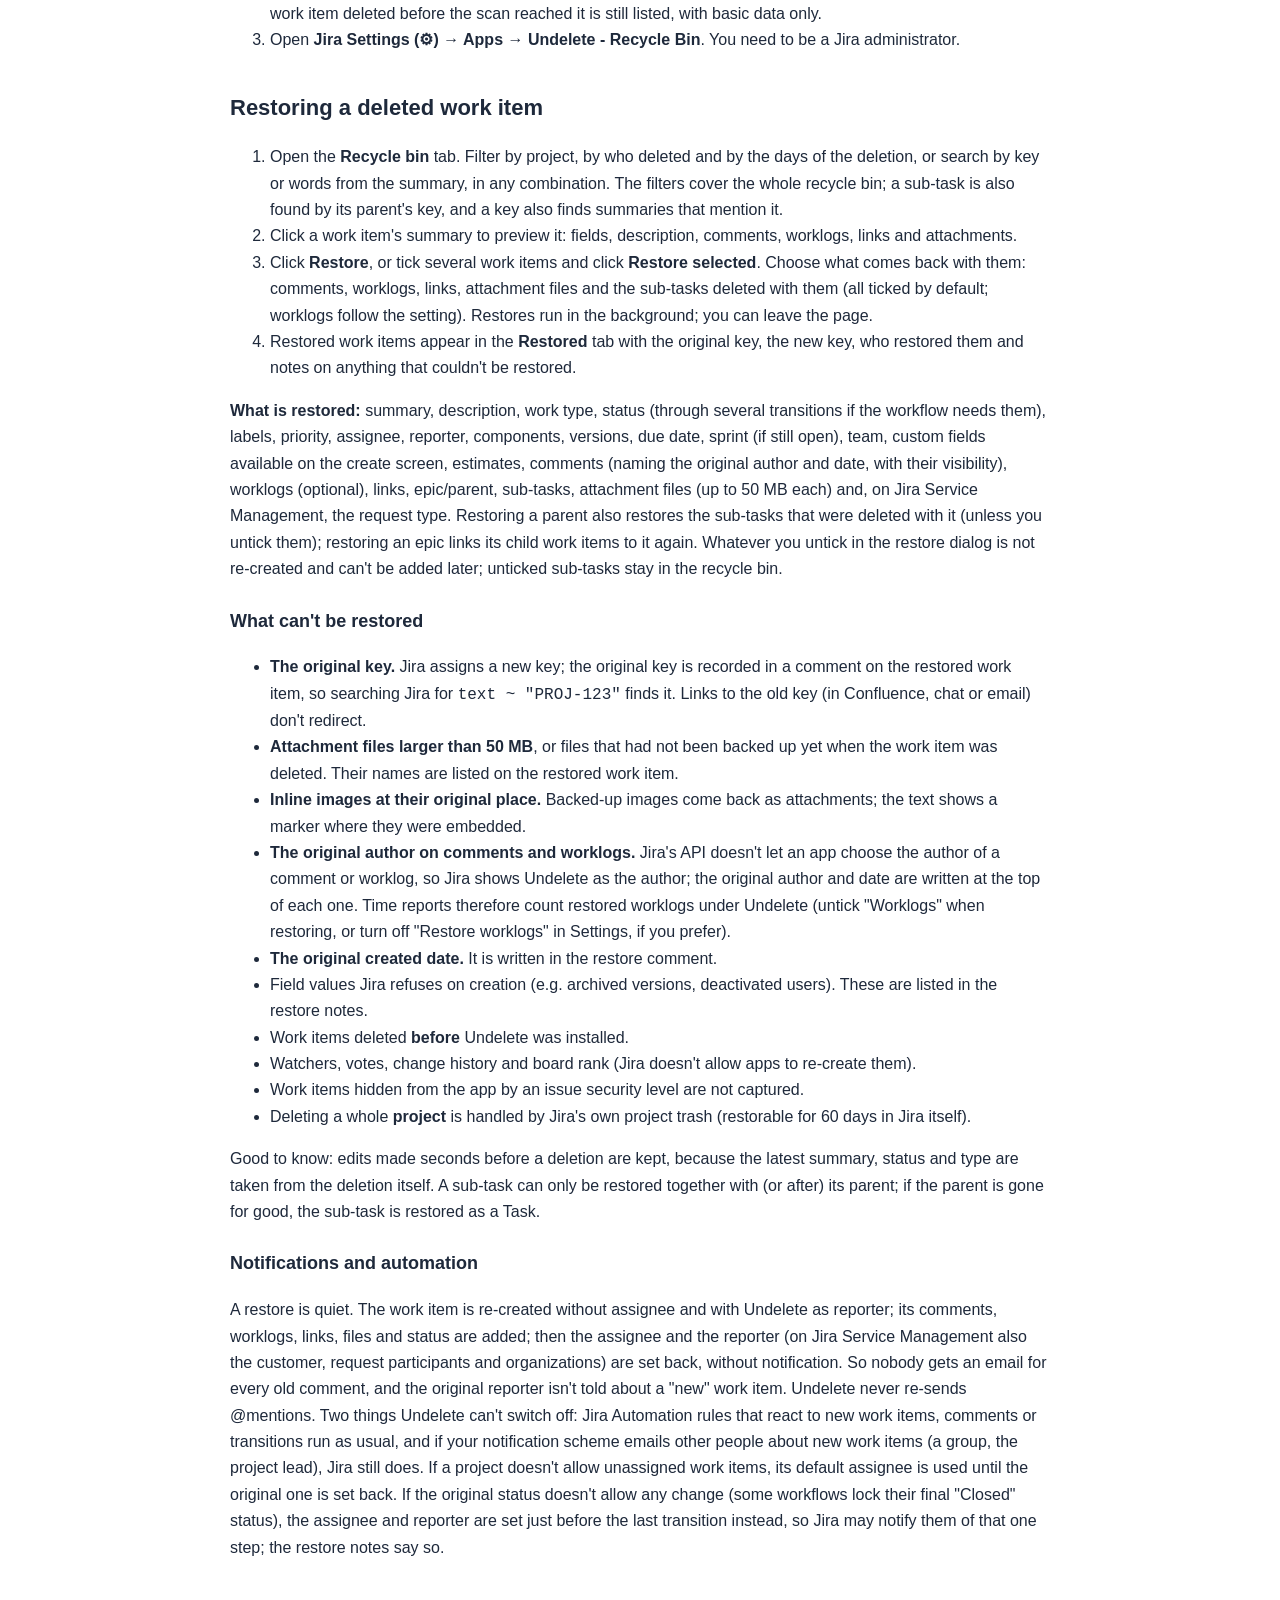
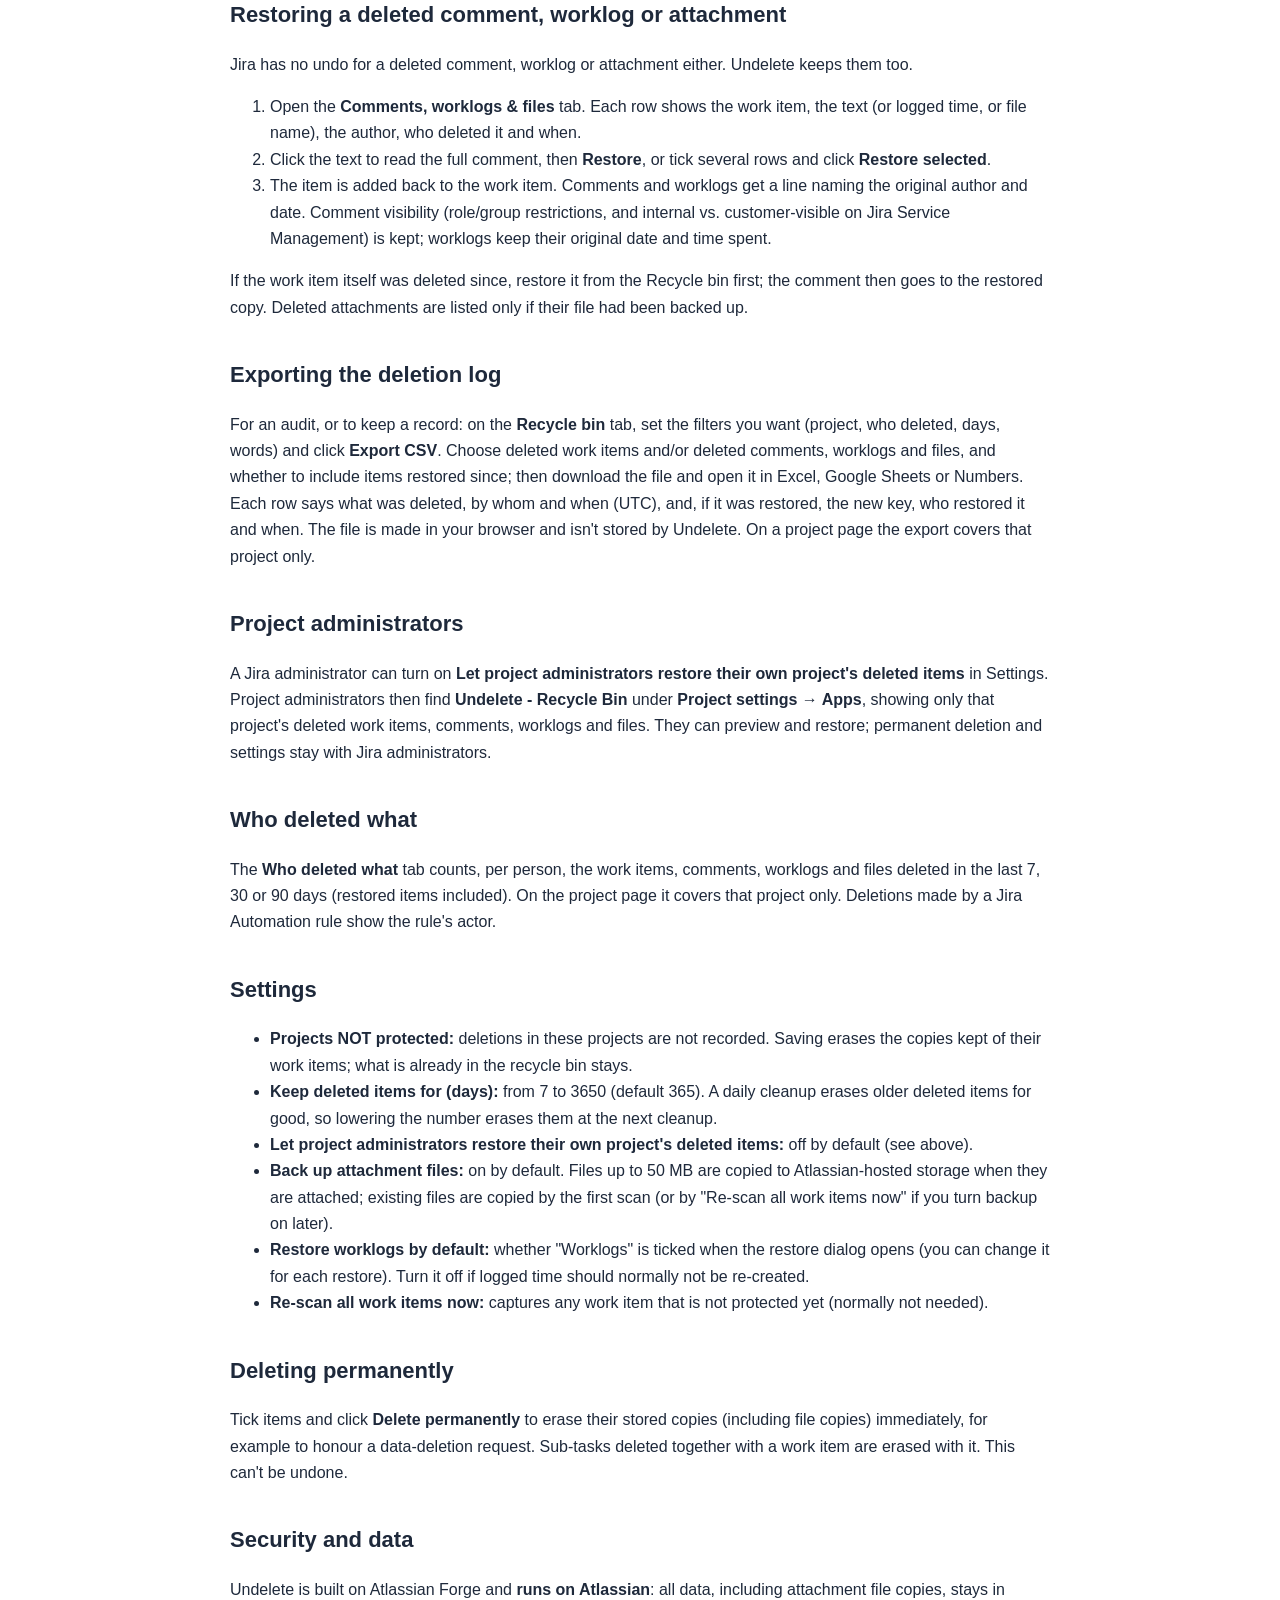
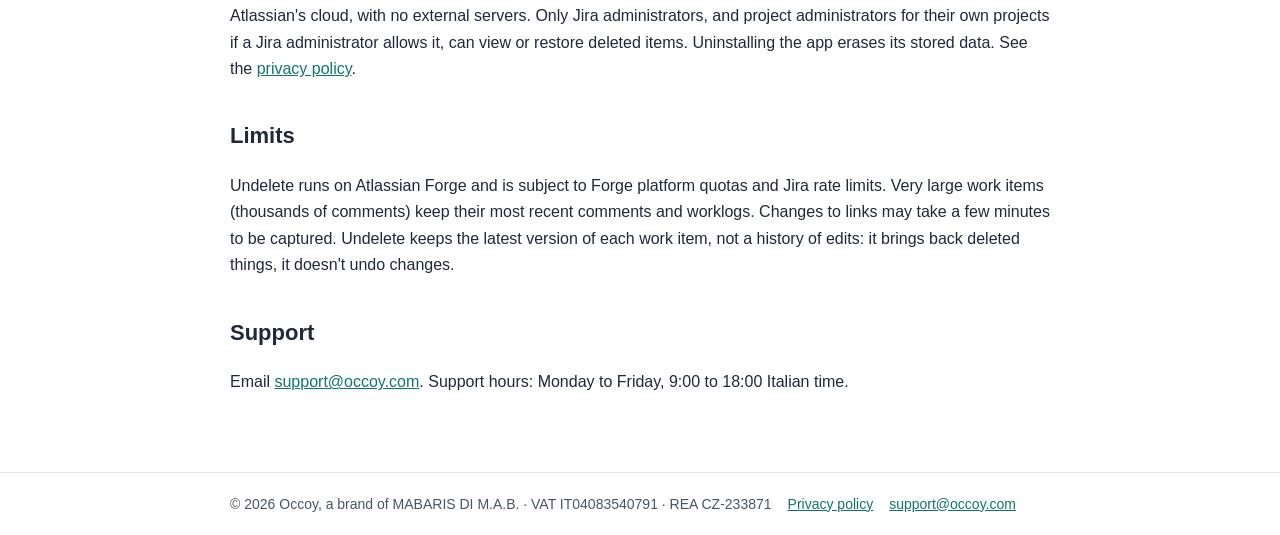
==== commit 4c12a0f8: "Link the Undelete pages to the public Marketplace listing Co-Authored-By: Claude Opus 5.5 <noreply@a" ====
--- a/undelete/index.html
+++ b/undelete/index.html
@@ -7,6 +7,7 @@
 <section class="hero"><div class="wrap"><img src="../logo-undelete-512.png" alt=""><div><h1>Undelete: Recycle Bin for Jira</h1><p>Jira has no undo for deletions. Undelete adds one: work items, comments, worklogs and files.</p></div></div></section>
 <main><div class="wrap">
 <img class="shot" src="screenshot.png" alt="Undelete recycle bin in Jira">
+<p><a class="btn" href="https://marketplace.atlassian.com/apps/3093750412/undelete-recycle-bin-for-jira">Get it on the Atlassian Marketplace</a></p>
 <p>Lost a work item already? Read <a href="restore-deleted-work-item.html">how to restore a deleted work item in Jira Cloud</a> (what you can still recover without any app). Questions? See the <a href="faq.html">FAQ</a>.</p>
 <div class="box"><h2>At a glance: what to know before you rely on it</h2>
 <ul><li><b>Only deletions made after you install Undelete can be restored.</b> Jira keeps no copy of a deleted work item, so no app can bring back one deleted before it was installed.</li>
@@ -17,7 +18,7 @@
 <li><b>Restoring doesn't email the assignee or the reporter</b>: they are added back at the end, silently. Jira Automation rules still run, and a notification scheme that emails other people (a group, the project lead) about new work items still does.</li>
 <li><b>Free for sites with up to 10 users</b>; larger sites have a 30-day free trial, then a per-user subscription billed by Atlassian. If the subscription ends, deletions are still recorded, but restoring is paused until it is active again.</li></ul></div>
 <h2>Getting started</h2>
-<ol><li>Install <b>Undelete</b> from the Atlassian Marketplace. There is nothing to configure.</li>
+<ol><li>Install <b>Undelete</b> from the <a href="https://marketplace.atlassian.com/apps/3093750412/undelete-recycle-bin-for-jira">Atlassian Marketplace</a>. There is nothing to configure.</li>
 <li>Protection starts immediately for work items created or changed from now on. A first scan copies all existing work items in the background and backs up their attachment files; the status banner shows its progress. A work item deleted before the scan reached it is still listed, with basic data only.</li>
 <li>Open <b>Jira Settings (&#9881;) &rarr; Apps &rarr; Undelete - Recycle Bin</b>. You need to be a Jira administrator.</li></ol>
 <h2>Restoring a deleted work item</h2>
